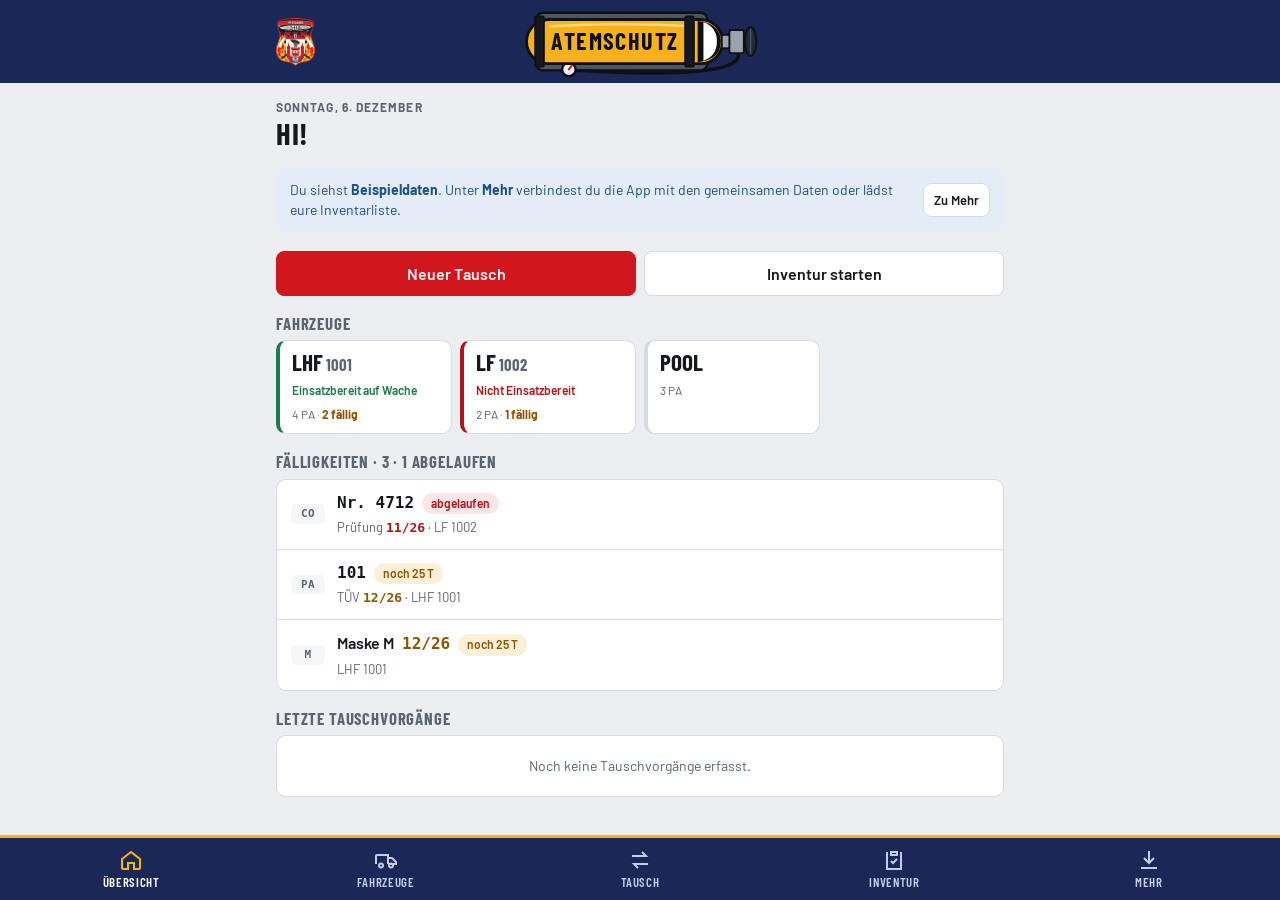
==== index.html @ 73e1b877 "PA-Flasche gelb, Haltebänder schwarz, Begrüßung „Hi [Name]“ Entfernt außerdem einen versehentlich ei" ====
<!doctype html>
<html lang="de">
<head>
<meta charset="utf-8">
<meta name="viewport" content="width=device-width, initial-scale=1, viewport-fit=cover">
<meta name="theme-color" content="#1b2756">
<meta name="apple-mobile-web-app-capable" content="yes">
<meta name="mobile-web-app-capable" content="yes">
<meta name="apple-mobile-web-app-title" content="Atemschutz">
<link rel="manifest" href="manifest.webmanifest">
<link rel="icon" href="logo.png" type="image/png">
<link rel="apple-touch-icon" href="apple-touch-icon.png">
<title>Atemschutz-Logbuch</title>
<style>
@font-face{font-family:"Barlow";font-weight:400;font-display:swap;src:url(fonts/barlow-latin-400-normal.woff2) format("woff2")}
@font-face{font-family:"Barlow";font-weight:500;font-display:swap;src:url(fonts/barlow-latin-500-normal.woff2) format("woff2")}
@font-face{font-family:"Barlow";font-weight:600;font-display:swap;src:url(fonts/barlow-latin-600-normal.woff2) format("woff2")}
@font-face{font-family:"Barlow";font-weight:700;font-display:swap;src:url(fonts/barlow-latin-700-normal.woff2) format("woff2")}
@font-face{font-family:"Barlow Condensed";font-weight:600;font-display:swap;src:url(fonts/barlow-condensed-latin-600-normal.woff2) format("woff2")}
@font-face{font-family:"Barlow Condensed";font-weight:700;font-display:swap;src:url(fonts/barlow-condensed-latin-700-normal.woff2) format("woff2")}
/* Layout: App-Shell im Stil der Kantine – dunkelblaue Kopfzeile mit Wappen und Warnstreifen, Inhalt, untere Navigation (Daumenzone) */
:root{
  --bg:#eceef1; --surface:#ffffff; --surface-2:#f5f6f8; --line:#d6dbe1;
  --fg:#15191e; --fg-2:#5b6570; --accent:#d2161e; --accent-fg:#ffffff; --accent-soft:#fbe7e8;
  --navy:#1b2756; --navy-2:#24336b; --navy-ink:#ffffff; --navy-muted:#c3cbe6; --flame:#f7b21b;
  --ok:#1d7a4b; --ok-soft:#e3f3ea; --warn:#8f5400; --warn-soft:#fdf0d9;
  --crit:#b0151b; --crit-soft:#fbe7e8; --info:#1f4f8a; --info-soft:#e4ecf7;
  --font:"Barlow",system-ui,-apple-system,"Segoe UI",Roboto,sans-serif;
  --display:"Barlow Condensed","Arial Narrow",Arial,sans-serif;
  --mono:ui-monospace,"SF Mono",Menlo,Consolas,monospace;
  --r:10px; color-scheme:light;
}
@media (prefers-color-scheme:dark){:root:not([data-theme="light"]){
  --bg:#111417; --surface:#1a1e23; --surface-2:#22272d; --line:#2e353d;
  --fg:#edf0f3; --fg-2:#9aa4af; --accent:#e6363d; --accent-fg:#ffffff; --accent-soft:#3a1c1e;
  --navy:#111836; --navy-2:#1a2449; --navy-ink:#ffffff; --navy-muted:#a9b3d6; --flame:#f7b21b;
  --ok:#4fc58a; --ok-soft:#173326; --warn:#f0b04a; --warn-soft:#3a2b12;
  --crit:#ff6b70; --crit-soft:#3a1c1e; --info:#8fb6ec; --info-soft:#1b2a3f; color-scheme:dark;
}}
:root[data-theme="dark"]{
  --bg:#111417; --surface:#1a1e23; --surface-2:#22272d; --line:#2e353d;
  --fg:#edf0f3; --fg-2:#9aa4af; --accent:#e6363d; --accent-fg:#ffffff; --accent-soft:#3a1c1e;
  --navy:#111836; --navy-2:#1a2449; --navy-ink:#ffffff; --navy-muted:#a9b3d6; --flame:#f7b21b;
  --ok:#4fc58a; --ok-soft:#173326; --warn:#f0b04a; --warn-soft:#3a2b12;
  --crit:#ff6b70; --crit-soft:#3a1c1e; --info:#8fb6ec; --info-soft:#1b2a3f; color-scheme:dark;
}
*{box-sizing:border-box}
html,body{margin:0;height:100%}
body{background:var(--bg);color:var(--fg);font:16px/1.45 var(--font);-webkit-text-size-adjust:100%}
[hidden]{display:none!important}
button,input,select,textarea{font:inherit;color:inherit}
.app{display:flex;flex-direction:column;min-height:100%}
body::before{content:"";position:fixed;inset:0 0 auto;height:env(safe-area-inset-top,0px);z-index:10;background:var(--navy)}
header.top{position:sticky;top:env(safe-area-inset-top,0px);z-index:5;background:var(--navy);color:var(--navy-ink)}
.hrow{display:grid;grid-template-columns:1fr auto 1fr;align-items:center;gap:10px;padding:6px max(16px,env(safe-area-inset-right,0px)) 6px max(16px,env(safe-area-inset-left,0px));max-width:760px;margin:0 auto}
.hrow .logo{height:48px;width:auto;display:block;justify-self:start}
.hpa{margin:0;line-height:0}
.pa{display:block;width:clamp(150px,46vw,250px);height:auto}
.sr{position:absolute;width:1px;height:1px;overflow:hidden;clip:rect(0 0 0 0);white-space:nowrap}
.hright{display:flex;flex-direction:column;align-items:flex-end;gap:5px;min-width:0;justify-self:end;max-width:100%}
.whob{background:var(--navy-2);color:var(--navy-ink);border:1px solid var(--navy-muted);border-radius:999px;padding:4px 11px;font-weight:600;font-size:.8rem;cursor:pointer;max-width:100%;overflow:hidden;text-overflow:ellipsis;white-space:nowrap}
.syncb{background:transparent;color:var(--navy-muted);border:0;padding:0;font-size:.75rem;font-weight:600;display:inline-flex;gap:6px;align-items:center;cursor:pointer;white-space:nowrap}
.syncb i{width:8px;height:8px;border-radius:50%;background:currentColor;display:inline-block}
.syncb.ok i{background:#4fc58a}.syncb.pend i{background:var(--flame)}.syncb.err i{background:#ff6b70}.syncb.err{color:#ffb4b6}
.syncb.run i{animation:pulse 1s infinite}@keyframes pulse{50%{opacity:.3}}
main{flex:1;padding:16px max(16px,env(safe-area-inset-right,0px)) calc(88px + env(safe-area-inset-bottom,0px)) max(16px,env(safe-area-inset-left,0px));max-width:760px;width:100%;margin:0 auto;display:flex;flex-direction:column;gap:18px}
nav.tabs{position:fixed;left:0;right:0;bottom:0;z-index:6;background:var(--navy);border-top:3px solid var(--flame);
  display:grid;grid-template-columns:repeat(5,1fr);padding:4px max(4px,env(safe-area-inset-right,0px)) calc(4px + env(safe-area-inset-bottom,0px)) max(4px,env(safe-area-inset-left,0px))}
nav.tabs button{background:none;border:0;padding:6px 2px;display:flex;flex-direction:column;align-items:center;gap:2px;font:600 .8rem var(--display);letter-spacing:.05em;text-transform:uppercase;color:var(--navy-muted);border-radius:8px;cursor:pointer}
nav.tabs button svg{width:24px;height:24px}
nav.tabs button.on{color:var(--navy-ink)}
nav.tabs button.on svg{color:var(--flame)}
h2{font:700 1.05rem/1.1 var(--display);text-transform:uppercase;letter-spacing:.05em;color:var(--fg-2);margin:0 0 8px}
h3{font:700 1.45rem/1.1 var(--display);text-transform:uppercase;letter-spacing:.02em;margin:0;text-wrap:balance}
section{display:flex;flex-direction:column}
.card{background:var(--surface);border:1px solid var(--line);border-radius:var(--r)}
.pad{padding:14px}
.stack{display:flex;flex-direction:column;gap:10px}
.row{display:flex;gap:8px;align-items:center;flex-wrap:wrap}
.grow{flex:1;min-width:0}
.hint{color:var(--fg-2);font-size:13px;margin:0}
.mono{font-family:var(--mono);font-variant-numeric:tabular-nums}
.list{background:var(--surface);border:1px solid var(--line);border-radius:var(--r);overflow:hidden}
.item{display:flex;gap:12px;align-items:center;padding:11px 14px;border-top:1px solid var(--line);width:100%;background:none;border-left:0;border-right:0;border-bottom:0;text-align:left;cursor:pointer}
.item:first-child{border-top:0}
div.item{cursor:default}
.item .main{flex:1;min-width:0}
.item .t1{font-weight:600;display:flex;gap:8px;align-items:baseline;flex-wrap:wrap}
.item .t2{font-size:13px;color:var(--fg-2);white-space:nowrap;overflow:hidden;text-overflow:ellipsis}
.typ{font-size:11px;font-weight:700;letter-spacing:.04em;padding:2px 6px;border-radius:5px;background:var(--surface-2);color:var(--fg-2);font-family:var(--mono);min-width:34px;text-align:center}
.pill{font-size:12px;font-weight:600;padding:2px 9px;border-radius:999px;white-space:nowrap}
.ok-p{background:var(--ok-soft);color:var(--ok)} .warn-p{background:var(--warn-soft);color:var(--warn)}
.info-p{background:var(--info-soft);color:var(--info)} .crit-p{background:var(--crit-soft);color:var(--crit)}
.muted-p{background:var(--surface-2);color:var(--fg-2)}
.d-warn{color:var(--warn);font-weight:700} .d-crit{color:var(--crit);font-weight:700}
.btn{border:1px solid var(--line);background:var(--surface);border-radius:8px;padding:10px 14px;font-weight:600;cursor:pointer;display:inline-flex;gap:6px;align-items:center;justify-content:center;min-height:44px;text-decoration:none;color:var(--fg)}
.btn.primary{background:var(--accent);border-color:var(--accent);color:var(--accent-fg)}
.btn.danger{color:var(--crit);border-color:var(--crit-soft)}
.btn.sm{min-height:34px;padding:6px 10px;font-size:13px}
.btn.block{width:100%}
.btn.link{border:0;background:none;padding:6px 0;min-height:0;color:var(--accent)}
.btn:focus-visible,.chip:focus-visible,.item:focus-visible,.sb:focus-visible,input:focus-visible,select:focus-visible,textarea:focus-visible,nav.tabs button:focus-visible,.fz:focus-visible{outline:2px solid var(--accent);outline-offset:2px}
.actions{display:grid;grid-template-columns:1fr 1fr;gap:8px}
label.f{display:flex;flex-direction:column;gap:4px;font-size:13px;color:var(--fg-2);font-weight:600;min-width:0}
input,select,textarea{background:var(--surface);border:1px solid var(--line);border-radius:10px;padding:10px 12px;min-height:44px;width:100%;color:var(--fg);font-weight:400}
textarea{min-height:70px;resize:vertical}
.grid2{display:grid;grid-template-columns:1fr 1fr;gap:10px}
.grid3{display:grid;grid-template-columns:1.3fr 1fr .8fr;gap:8px;align-items:end}
@media (max-width:420px){.grid2{grid-template-columns:1fr}}
.chips{display:flex;flex-wrap:wrap;gap:6px}
.chip{border:1px solid var(--line);background:var(--surface);border-radius:8px;padding:7px 10px;font-family:var(--mono);font-size:14px;cursor:pointer;display:inline-flex;gap:6px;align-items:center;min-height:38px}
.chip .t{font-size:10px;font-weight:700;color:var(--fg-2);font-family:var(--font)}
.chip.on{background:var(--accent);border-color:var(--accent);color:var(--accent-fg)}
.chip.on .t{color:var(--accent-fg);opacity:.85}
.chip.miss{border-style:dashed;color:var(--crit)}
span.chip{cursor:default}
.group-l{font-size:12px;color:var(--fg-2);font-weight:650;margin:6px 0 4px;text-transform:uppercase;letter-spacing:.05em}
.banner{border-radius:var(--r);padding:12px 14px;font-size:14px;display:flex;gap:10px;align-items:center;flex-wrap:wrap}
.banner.warn{background:var(--warn-soft);color:var(--warn)}
.banner.info{background:var(--info-soft);color:var(--info)}
.banner .grow{min-width:180px}
.fzgrid{display:grid;grid-template-columns:repeat(auto-fill,minmax(150px,1fr));gap:8px}
.fz{background:var(--surface);border:1px solid var(--line);border-radius:var(--r);padding:10px 12px;text-align:left;cursor:pointer;display:flex;flex-direction:column;gap:6px;border-left-width:4px}
.fz.ok{border-left-color:var(--ok)} .fz.crit{border-left-color:var(--crit)} .fz.warn{border-left-color:var(--warn)} .fz.info{border-left-color:var(--info)} .fz.muted{border-left-color:var(--line)}
.fz b{font:700 1.45rem/1 var(--display);text-transform:uppercase} .fz .bnr{font:700 1.05rem var(--display);color:var(--fg-2)}
.fz .ruf{font-size:12px;color:var(--fg-2);margin-top:-4px}
.hello .eyebrow{font-size:.75rem;font-weight:700;letter-spacing:.09em;text-transform:uppercase;color:var(--fg-2)}
.hello h3{font-size:1.9rem}
.biglogo{height:110px;width:auto;display:block;margin:0 auto}
.fz .s{font-size:12px;font-weight:600}
.fz .s.ok{color:var(--ok)} .fz .s.crit{color:var(--crit)} .fz .s.warn{color:var(--warn)} .fz .s.info{color:var(--info)} .fz .s.muted{color:var(--fg-2)}
.fz .n{font-size:12px;color:var(--fg-2)}
.step{display:flex;align-items:center;gap:8px;padding:6px 0;border-top:1px solid var(--line)}
.step:first-child{border-top:0}
.step .grow{font-size:14px}
.sb{width:38px;height:38px;border-radius:10px;border:1px solid var(--line);background:var(--surface);font-size:20px;font-weight:600;cursor:pointer;line-height:1}
.sb:disabled{opacity:.35;cursor:default}
.sv{min-width:26px;text-align:center;font-size:16px}
.sv.on{color:var(--accent)}
.mline{display:flex;flex-wrap:wrap;gap:6px}
.mtag{font-family:var(--mono);font-size:13px;padding:3px 8px;border-radius:6px;background:var(--surface-2)}
.mtag.d-warn{background:var(--warn-soft)} .mtag.d-crit{background:var(--crit-soft)}
.kv{display:grid;grid-template-columns:110px 1fr;gap:8px 12px;align-items:start;padding:10px 14px;border-top:1px solid var(--line)}
.kv:first-child{border-top:0}
.kv>span:first-child{font-size:13px;color:var(--fg-2);font-weight:600;padding-top:3px}
.sig{border:1px dashed var(--line);border-radius:10px;background:var(--surface);touch-action:none;width:100%;height:140px;display:block}
.overlay{position:fixed;inset:0;background:rgba(0,0,0,.45);z-index:20;display:flex;align-items:flex-end;justify-content:center}
.sheet{background:var(--bg);width:100%;max-width:640px;max-height:92vh;overflow:auto;border-radius:16px 16px 0 0;
  padding:16px max(16px,env(safe-area-inset-right,0px)) calc(20px + env(safe-area-inset-bottom,0px)) max(16px,env(safe-area-inset-left,0px));display:flex;flex-direction:column;gap:14px}
.sheet-h{display:flex;align-items:center;gap:10px}
.sheet-h h3{flex:1}
.x{background:var(--surface-2);border:0;border-radius:999px;width:36px;height:36px;font-size:20px;cursor:pointer;color:var(--fg)}
.hist{font-size:13px;display:flex;flex-direction:column;gap:6px;margin:0;padding:0;list-style:none}
.hist li{display:flex;gap:10px}
.hist .d{color:var(--fg-2);font-family:var(--mono);white-space:nowrap;font-size:12px}
.toast{position:fixed;left:50%;transform:translateX(-50%);bottom:calc(84px + env(safe-area-inset-bottom,0px));background:var(--fg);color:var(--bg);padding:10px 16px;border-radius:10px;z-index:30;font-weight:600;font-size:14px;max-width:90vw}
.empty{padding:20px;text-align:center;color:var(--fg-2);font-size:14px}
.sum{display:flex;gap:6px;flex-wrap:wrap;font-size:13px}
.err{color:var(--crit);font-size:13px;margin:0}
main a{color:var(--accent)}
#print{display:none}
@media print{
  .app,.overlay,.toast,nav.tabs{display:none!important}
  #print{display:block;color:#000;background:#fff;font:10pt/1.35 Arial,Helvetica,sans-serif}
  body{background:#fff}
  @page{size:A4 landscape;margin:12mm}
}
#print h1{font-size:15pt;margin:0 0 2mm}
#print .ph{display:flex;justify-content:space-between;align-items:flex-end;border-bottom:2px solid #1b2756;padding-bottom:2mm;margin-bottom:4mm}
#print .ph::after{content:none}
#print table{width:100%;border-collapse:collapse;margin:2mm 0 4mm;font-size:9.5pt}
#print th,#print td{border:1px solid #555;padding:1.2mm 1.6mm;text-align:center;vertical-align:middle}
#print th{background:#e7e6e6}
#print td.b{font-weight:bold}
#print td.w{background:#ffeb9c} #print td.c{background:#ffc7ce;color:#9c0006;font-weight:bold}
#print table.kvt td{text-align:left}
#print table.kvt td:first-child{width:35%;font-weight:bold;background:#f2f2f2}
#print table.lt td,#print table.lt th{text-align:left}
#print h2{font-size:11.5pt;text-transform:none;letter-spacing:0;color:#000;margin:3mm 0 1mm}
#print .sigbox{display:flex;gap:10mm;margin-top:8mm}
#print .sigbox div{flex:1 1 0;border-top:1px solid #000;padding-top:1mm;font-size:9pt}
#print .sigbox img{max-height:22mm;display:block}
#print .foot{margin-top:6mm;font-size:8pt;color:#555}
@media (prefers-reduced-motion:no-preference){.sheet{animation:up .18s ease-out}@keyframes up{from{transform:translateY(30px);opacity:.6}}}
</style>
</head>
<body>
<div class="app">
  <header class="top">
    <div class="hrow">
      <img class="logo" src="logo.png" alt="Wappen FF Staaken">
      <h1 class="hpa"><span class="sr">Atemschutz – FF Berlin-Staaken</span><svg class="pa" viewBox="0 0 260 74" role="img" aria-label="Atemschutz" xmlns="http://www.w3.org/2000/svg">
        <rect x="22" y="7" width="178" height="60" rx="7" fill="#4b5563" stroke="#0e1014" stroke-width="2.5"/>
        <path d="M232 49 C238 72 150 72 62 67" fill="none" stroke="#0e1014" stroke-width="3.5" stroke-linecap="round"/>
        <circle cx="56" cy="66" r="7" fill="#f3f4f6" stroke="#0e1014" stroke-width="2.5"/><path d="M56 66 L59 62" stroke="#d2161e" stroke-width="2" stroke-linecap="round"/>
        <rect x="12" y="14" width="204" height="46" rx="23" fill="#f7b21b" stroke="#0e1014" stroke-width="3"/>
        <path d="M190 15.5 Q214 18 214 37 Q214 56 190 58.5" fill="#0e1014"/><path d="M196 17 Q210 22 210 37 Q210 52 196 57 Z" fill="#ffffff"/>
        <path d="M36 21 Q110 17 184 21" fill="none" stroke="#fcd977" stroke-width="2.5"/>
        <rect x="21" y="11" width="9" height="52" rx="2" fill="#16181d" stroke="#0e1014" stroke-width="2"/>
        <rect x="177" y="11" width="9" height="52" rx="2" fill="#16181d" stroke="#0e1014" stroke-width="2"/>
        <rect x="215" y="30" width="9" height="14" fill="#9ca3af" stroke="#0e1014" stroke-width="2"/>
        <rect x="223" y="25" width="15" height="24" rx="2" fill="#9ca3af" stroke="#0e1014" stroke-width="2"/>
        <ellipse cx="245" cy="37" rx="6" ry="15" fill="#1f2937" stroke="#0e1014" stroke-width="2"/><path d="M245 24 V50" stroke="#4b5563" stroke-width="1.5"/>
        <text x="104" y="46" text-anchor="middle" font-family="'Barlow Condensed','Arial Narrow',Arial,sans-serif" font-weight="700" font-size="25" letter-spacing="1.5" fill="#0e1014">ATEMSCHUTZ</text>
      </svg></h1>
      <div class="hright"><button class="whob" id="whob" data-nav="mehr" hidden></button><button class="syncb" id="syncb" data-act="syncJetzt" hidden><i></i><span></span></button></div>
    </div>
  </header>
  <main id="main"></main>
  <nav class="tabs" id="tabs">
    <button data-nav="start"><svg viewBox="0 0 24 24" fill="none" stroke="currentColor" stroke-width="2"><path d="M3 11l9-7 9 7v9a1 1 0 0 1-1 1h-5v-6H9v6H4a1 1 0 0 1-1-1z"/></svg>Übersicht</button>
    <button data-nav="fahrzeuge"><svg viewBox="0 0 24 24" fill="none" stroke="currentColor" stroke-width="2"><path d="M2 16V8a1 1 0 0 1 1-1h11v9M14 10h4l4 4v2h-8"/><circle cx="7" cy="17.5" r="2"/><circle cx="17" cy="17.5" r="2"/></svg>Fahrzeuge</button>
    <button data-nav="tausch"><svg viewBox="0 0 24 24" fill="none" stroke="currentColor" stroke-width="2"><path d="M4 8h14l-4-4M20 16H6l4 4"/></svg>Tausch</button>
    <button data-nav="inventur"><svg viewBox="0 0 24 24" fill="none" stroke="currentColor" stroke-width="2"><path d="M9 4h6v3H9zM6 5h-1v16h14V5h-1"/><path d="M9 13l2 2 4-4"/></svg>Inventur</button>
    <button data-nav="mehr"><svg viewBox="0 0 24 24" fill="none" stroke="currentColor" stroke-width="2"><path d="M12 3v12M7 10l5 5 5-5M4 20h16"/></svg>Mehr</button>
  </nav>
</div>
<div id="print"></div>
<svg width="0" height="0" style="position:absolute" aria-hidden="true">
  <symbol id="ico-mask" viewBox="0 0 64 64"><g fill="none" stroke="currentColor" stroke-width="4" stroke-linejoin="round"><path d="M32 6c-12 0-20 8-20 20 0 14 8 26 20 32 12-6 20-18 20-32 0-12-8-20-20-20z"/><ellipse cx="32" cy="25" rx="12" ry="9"/><circle cx="32" cy="46" r="6"/></g></symbol>
</svg>
<script>
'use strict';
/* ================= Grundlagen ================= */
const KEY='atemschutz-logbuch-v1', DRAFT='atemschutz-logbuch-draft3';
const $=(s,r=document)=>r.querySelector(s);
const $$=(s,r=document)=>[...r.querySelectorAll(s)];
const esc=s=>String(s??'').replace(/[&<>"']/g,c=>({'&':'&amp;','<':'&lt;','>':'&gt;','"':'&quot;',"'":'&#39;'}[c]));
const uid=()=>(crypto.randomUUID?crypto.randomUUID():Date.now().toString(36)+Math.random().toString(36).slice(2));
const z=n=>String(n).padStart(2,'0');
const isoDate=(d=new Date())=>`${d.getFullYear()}-${z(d.getMonth()+1)}-${z(d.getDate())}`;
const isoDT=(d=new Date())=>`${isoDate(d)}T${z(d.getHours())}:${z(d.getMinutes())}`;
const fmtD=s=>{if(!s)return'–';const[y,m,d]=s.slice(0,10).split('-');return`${d}.${m}.${y}`};
const fmtDT=s=>!s?'–':fmtD(s)+(s.length>10?' '+s.slice(11,16):'');
const daysUntil=s=>Math.round((new Date(s+'T00:00:00')-new Date(isoDate()+'T00:00:00'))/864e5);
// Fälligkeiten im Format der Liste: MM/JJ, gültig bis Monatsende
const fmtM=f=>f?`${f.slice(5,7)}/${f.slice(2,4)}`:'o. D.';
function parseM(s){s=String(s||'').trim();if(!s)return'';const m=s.match(/^(\d{1,2})\s*[\/.\-]?\s*(\d{2}|\d{4})$/);if(!m)return null;
  const mo=+m[1];if(mo<1||mo>12)return null;const y=m[2].length===2?'20'+m[2]:m[2];return`${y}-${z(mo)}`}
function monthEnd(f){const[y,m]=f.split('-').map(Number);return isoDate(new Date(y,m,0))}
function relZeit(dt){const m=Math.round((Date.now()-new Date(dt))/6e4);if(m<1)return'gerade eben';if(m<60)return`vor ${m} Min.`;const h=Math.round(m/60);if(h<24)return`vor ${h} Std.`;const d=Math.round(h/24);return d===1?'gestern':d<14?`vor ${d} Tagen`:fmtD(dt)}
const tageBis=f=>f?daysUntil(monthEnd(f)):null;
function dueCls(f){if(!f)return'';const n=tageBis(f);return n<0?'d-crit':n<=S.vorlauf?'d-warn':''}
function duePill(f,prefix=''){if(!f)return'';const n=tageBis(f);if(n<0)return`<span class="pill crit-p">${prefix}abgelaufen</span>`;if(n<=S.vorlauf)return`<span class="pill warn-p">${prefix}noch ${n} T</span>`;return''}

const GK=['PA','CO','MGM','SON'], MK=['FH','MM','MS','FI'];
const KAT={PA:'Pressluftatmer',CO:'CO-Warner',MGM:'Mehrgasmessgeräte',SON:'Sonstiges',FH:'Fluchthauben',MM:'Masken M',MS:'Masken S',FI:'Filter'};
const KAT1={PA:'PA',CO:'CO-Warner',MGM:'Mehrgasmessgerät',SON:'Sonstiges',FH:'Fluchthaube',MM:'Maske M',MS:'Maske S',FI:'Filter'};
const KURZ={PA:'PA',CO:'CO',MGM:'MGM',SON:'SON',FH:'FH',MM:'M',MS:'S',FI:'FI'};
const STATUS={bereit:{l:'Einsatzbereit',c:'ok'},benutzt:{l:'Benutzt',c:'warn'},pruefung:{l:'In Prüfung',c:'info'},defekt:{l:'Defekt',c:'crit'},ausgesondert:{l:'Ausgesondert',c:'muted'},abgegeben:{l:'An Werkstatt abgegeben',c:'muted'}};
const FZST={'Einsatzbereit auf Wache':'ok','Nicht Einsatzbereit':'crit','Im Einsatz':'info','In der Werkstatt':'warn'};
const ANLASS=['Einsatz','Übung','Prüffrist','Routinetausch','Sonstiges'];
const POOL='pool', WS='werkstatt';
const BRAND={wehr:'Freiwillige Feuerwehr Berlin-Staaken',einheit:'FF Berlin-Staaken · Wache 3110',logo:'logo.png'};

/* ================= Datenmodell & Speicher ================= */
function baseOrte(){return[{id:POOL,name:'Pool',bnr:'',art:'lager',status:'',pos:1e12,u:0},{id:WS,name:'Atemschutzwerkstatt',bnr:'',art:'lager',status:'',pos:1e12+1,u:0}]}
function emptyState(){return{version:3,sharedU:0,feuerwehr:'',vorlauf:30,orte:baseOrte(),geraete:[],buchungen:[],vorgaenge:[],inventuren:[],users:[],geloescht:{},
  settings:{bearbeiter:'',lastBackup:null,beispiel:false},pending:false,lastSync:null}}
function ensureOrte(s){for(const o of baseOrte())if(!s.orte.some(x=>x.id===o.id))s.orte.push(o)}
// Übernahme älterer Datenstände (Version 1/2 der App)
function migrate(d){
  if(!d||d.version===3)return d;
  const ws=d.settings?.werkstatt||d.werkstatt||'Atemschutzwerkstatt';
  const slug=s=>'ort-'+String(s).toLowerCase().replace(/[^a-z0-9äöüß]+/g,'-');
  const oid=n=>n===ws?WS:slug(n);
  const orte=(d.standorte||[]).filter(n=>n!==ws).map((n,i)=>({id:slug(n),name:n,bnr:'',art:/lager|pool/i.test(n)?'lager':'fahrzeug',status:'Einsatzbereit auf Wache',pos:i+1,u:0}));
  const geraete=[],buchungen=[];
  for(const g of d.geraete||[]){
    if(g.typ==='PA')geraete.push({id:g.id,kat:'PA',bez:'',nr:g.nr,faellig:(g.pruefung||'').slice(0,7),ort:oid(g.standort),status:g.status,notiz:g.notiz||'',u:g.u||0,historie:g.historie||[]});
    else if(g.typ==='Maske'&&g.status!=='ausgesondert')buchungen.push({id:'mig-'+g.id,u:0,d:isoDT(),von:'',ort:oid(g.standort),kat:g.groesse==='S'?'MS':'MM',faellig:(g.pruefung||'').slice(0,7),n:1,grund:'Übernahme',ref:''})}
  const conv=l=>(l||[]).map(x=>({kat:x.typ==='PA'?'PA':x.typ==='Maske'?'MM':'SON',text:x.nr,n:1}));
  return{version:3,sharedU:d.sharedU||0,feuerwehr:d.feuerwehr??d.settings?.feuerwehr??'',vorlauf:d.vorlauf??d.settings?.vorlauf??30,orte,geraete,buchungen,
    vorgaenge:(d.vorgaenge||[]).map(v=>({id:v.id,u:v.u||0,von:v.von||'',datum:v.datum,anlass:v.anlass,einsatz:v.einsatz,ort:oid(v.standort),ortName:v.standort,quelle:WS,quelleName:ws,raus:conv(v.zurueck),rein:conv(v.ausgabe),bearbeiter:v.bearbeiter,uebernommen:v.uebernommen,bemerkung:v.bemerkung,sig:v.sig||''})),
    inventuren:(d.inventuren||[]).map(i=>({id:i.id,u:i.u||0,von:i.von||'',datum:i.datum,ort:oid(i.standort),ortName:i.standort,ok:conv(i.vorhanden),fehlt:conv(i.fehlend),extra:conv(i.zusaetzlich),mengen:[],status:'',bearbeiter:i.bearbeiter,bemerkung:i.bemerkung,sig:i.sig||''})),
    geloescht:d.geloescht||{}};
}
function fromAny(d,keepSettings){const m=migrate(d);const s=Object.assign(emptyState(),m);
  s.settings=Object.assign(emptyState().settings,keepSettings||{},d.settings&&d.version===3?d.settings:{});
  if(d.version!==3&&d.settings){s.settings.bearbeiter=d.settings.bearbeiter||s.settings.bearbeiter}
  for(const k of['pending','lastSync'])if(d[k]!==undefined)s[k]=d[k];
  ensureOrte(s);return s}
function sampleState(){
  const s=emptyState();s.settings.beispiel=true;s.feuerwehr='Beispiel-Wache';
  s.orte.push({id:'bsp-lhf',name:'LHF',bnr:'1001',art:'fahrzeug',status:'Einsatzbereit auf Wache',pos:1,u:0},{id:'bsp-lf',name:'LF',bnr:'1002',art:'fahrzeug',status:'Nicht Einsatzbereit',pos:2,u:0});
  const mon=k=>{const d=new Date();d.setDate(1);d.setMonth(d.getMonth()+k);return`${d.getFullYear()}-${z(d.getMonth()+1)}`};
  const g=(kat,nr,ort,f,bez='')=>s.geraete.push({id:uid(),kat,bez,nr,faellig:f,ort,status:'bereit',notiz:'',u:0,historie:[{d:isoDT(),t:'Angelegt (Beispiel)',n:''}]});
  const b=(ort,kat,f,n)=>s.buchungen.push({id:uid(),u:0,d:isoDT(),von:'',ort,kat,faellig:f,n,grund:'Beispiel',ref:''});
  ['101','102','103','104'].forEach((n,i)=>g('PA',n,'bsp-lhf',mon(i?5+i:0)));['201','202'].forEach((n,i)=>g('PA',n,'bsp-lf',mon(3+i)));['301','302','303'].forEach(n=>g('PA',n,POOL,mon(8)));
  g('MGM','11','bsp-lhf',mon(2),'TITAN');g('CO','4711','bsp-lhf',mon(1),'');g('CO','4712','bsp-lf',mon(-1),'');
  b('bsp-lhf','FH',mon(2),2);b('bsp-lhf','FH',mon(14),2);b('bsp-lhf','MM',mon(0),1);b('bsp-lhf','MM',mon(4),1);b('bsp-lhf','MS',mon(6),1);b('bsp-lhf','FI',mon(30),7);
  b('bsp-lf','FH',mon(20),2);b('bsp-lf','FI',mon(30),4);
  b(POOL,'FH',mon(24),3);b(POOL,'MM',mon(3),4);b(POOL,'MM',mon(5),3);b(POOL,'MS',mon(4),2);b(POOL,'FI',mon(40),15);b(WS,'MM',mon(1),2);
  return s;
}
let S;
function load(){try{const raw=localStorage.getItem(KEY);const d=raw?JSON.parse(raw):null;
  S=!d?sampleState():(d.version!==3&&d.settings?.beispiel)?sampleState():fromAny(d)}catch(e){S=sampleState()}}
function saveLocal(){try{localStorage.setItem(KEY,JSON.stringify(S))}catch(e){toast('Speichern fehlgeschlagen – Speicher voll oder blockiert.')}}
function save(){S.pending=true;saveLocal();syncSoon()}
load();
try{navigator.storage&&navigator.storage.persist&&navigator.storage.persist()}catch(e){}

/* ================= Hilfen ================= */
const byId=id=>S.geraete.find(g=>g.id===id);
const ortById=id=>S.orte.find(o=>o.id===id);
const ortName=id=>{const o=ortById(id);return o?o.name+(o.bnr?' '+o.bnr:''):'(gelöscht)'};
const orteSorted=()=>[...S.orte].sort((a,b)=>(a.pos||0)-(b.pos||0)||a.name.localeCompare(b.name));
const fahrzeuge=()=>orteSorted().filter(o=>o.art==='fahrzeug');
const wache=()=>orteSorted().filter(o=>o.id!==WS);
const aktiv=()=>S.geraete.filter(g=>g.status!=='ausgesondert'&&g.status!=='abgegeben');
const sortG=(a,b)=>GK.indexOf(a.kat)-GK.indexOf(b.kat)||String(a.nr).localeCompare(String(b.nr),'de',{numeric:true});
const geraeteAn=ort=>aktiv().filter(g=>g.ort===ort).sort(sortG);
function bestand(ort){const m={};for(const b of S.buchungen)if(b.ort===ort){const k=b.kat+'|'+(b.faellig||'');m[k]=(m[k]||0)+b.n}
  return Object.entries(m).filter(([,n])=>n>0).map(([k,n])=>{const[kat,f]=k.split('|');return{kat,faellig:f,n,k}})
    .sort((a,b)=>MK.indexOf(a.kat)-MK.indexOf(b.kat)||(a.faellig||'9999').localeCompare(b.faellig||'9999'))}
function buch(ort,kat,faellig,n,grund,ref){if(!n)return;S.buchungen.push({id:uid(),u:Date.now(),d:isoDT(),von:me(),ort,kat,faellig:faellig||'',n,grund,ref:ref||''})}
function hist(g,t){(g.historie=g.historie||[]).unshift({d:isoDT(),t,n:me()});if(g.historie.length>80)g.historie.length=80;g.u=Date.now()}
const tomb=id=>{S.geloescht[id]=Date.now()};
const shared=()=>{S.sharedU=Date.now()};
const devText=g=>g.kat==='PA'?String(g.nr):[g.bez,g.nr?'Nr. '+g.nr:''].filter(Boolean).join(' ')||KAT1[g.kat];
const devLabel=g=>g.kat==='PA'?'PA '+g.nr:(g.bez||KAT1[g.kat])+(g.nr?' Nr. '+g.nr:'');
function toast(msg){const t=document.createElement('div');t.className='toast';t.textContent=msg;document.body.appendChild(t);setTimeout(()=>t.remove(),2600)}
function opts(list,sel){return list.map(o=>{const[v,l]=Array.isArray(o)?o:[o,o];return`<option value="${esc(v)}"${v===sel?' selected':''}>${esc(l)}</option>`}).join('')}
const ortOpts=(sel,filter=()=>true)=>opts(orteSorted().filter(filter).map(o=>[o.id,ortName(o.id)]),sel);
const statusPill=s=>s==='bereit'?'':`<span class="pill ${STATUS[s].c}-p">${STATUS[s].l}</span>`;
const fzPill=o=>o.art==='fahrzeug'&&o.status?`<span class="pill ${FZST[o.status]||'muted'}-p">${esc(o.status)}</span>`:'';
const mmjj=(id,v,ph='MM/JJ')=>`<input id="${id}" class="mmjj mono" inputmode="numeric" placeholder="${ph}" value="${v?fmtM(v):''}" autocomplete="off" maxlength="7">`;
function devRow(g,extra=''){return`<button class="item" data-act="geraet" data-id="${g.id}">
  <span class="typ">${KURZ[g.kat]}</span>
  <span class="main"><span class="t1"><span class="mono">${esc(devText(g))}</span>${statusPill(g.status)}${duePill(g.faellig)}</span>
  <span class="t2">${g.kat==='PA'?'TÜV':'Prüfung'} <span class="mono ${dueCls(g.faellig)}">${fmtM(g.faellig)}</span> · ${esc(ortName(g.ort))}</span></span>${extra}</button>`}
const mtags=list=>`<div class="mline">${list.map(p=>`<span class="mtag ${dueCls(p.faellig)}">${fmtM(p.faellig)}${p.n>1?` ×${p.n}`:''}</span>`).join('')}</div>`;

/* ================= Navigation ================= */
let view='start', ui={ort:null};
function go(v,o){view=v;if(o)Object.assign(ui,o);render();window.scrollTo(0,0)}
function render(){
  if(needLogin()){view='login';closeSheet()}else if(view==='login')view='start';
  $('#tabs').hidden=view==='login';
  const tab={tauschNeu:'tausch',inventurNeu:'inventur',ort:'fahrzeuge'}[view]||view;
  $$('#tabs button').forEach(b=>b.classList.toggle('on',b.dataset.nav===tab));
  const w=$('#whob'),cu=curUser();w.hidden=!cu||view==='login';if(cu){w.textContent=cu.name.split(' ')[0];w.title=cu.name}showSync();
  if(view==='ort'&&!ortById(ui.ort))view='fahrzeuge';
  $('#main').innerHTML=VIEWS[view]();
  if(view==='tauschNeu')initTausch();
  if(view==='inventurNeu')initInventur();
}
const VIEWS={};

/* ---------- Übersicht ---------- */
function faelligListe(){const r=[];
  for(const g of aktiv())if(g.ort!==WS&&g.faellig&&tageBis(g.faellig)<=S.vorlauf)r.push({f:g.faellig,html:devRow(g)});
  for(const o of wache())for(const p of bestand(o.id))if(p.faellig&&tageBis(p.faellig)<=S.vorlauf)
    r.push({f:p.faellig,html:`<button class="item" data-act="ort" data-id="${o.id}"><span class="typ">${KURZ[p.kat]}</span><span class="main"><span class="t1">${KAT1[p.kat]} <span class="mono ${dueCls(p.faellig)}">${fmtM(p.faellig)}</span>${p.n>1?` <span class="hint">×${p.n}</span>`:''}${duePill(p.faellig)}</span><span class="t2">${esc(ortName(o.id))}</span></span></button>`});
  return r.sort((a,b)=>a.f.localeCompare(b.f))}
VIEWS.start=()=>{
  const fz=wache(), fl=faelligListe(), abg=fl.filter(x=>tageBis(x.f)<0).length;
  const defekt=aktiv().filter(g=>['benutzt','pruefung','defekt'].includes(g.status)).sort(sortG);
  const lb=S.settings.lastBackup, lbDays=lb?-daysUntil(lb.slice(0,10)):null;
  const vn=(me()||'').split(' ')[0],lv=S.vorgaenge[0];
  return`
  <div class="hello"><div class="eyebrow">${new Date().toLocaleDateString('de-DE',{weekday:'long',day:'numeric',month:'long'})}</div><h3>Hi${vn?' '+esc(vn):''}!</h3>
    ${lv?`<p class="hint" style="margin-top:4px">Letzter Tausch: <b>${esc(lv.ortName)}</b> · ${relZeit(lv.datum)}${lv.von?' · '+esc(lv.von):''}</p>`:''}</div>
  ${S.settings.beispiel?`<div class="banner info"><span class="grow">Du siehst <b>Beispieldaten</b>. Unter <b>Mehr</b> verbindest du die App mit den gemeinsamen Daten oder lädst eure Inventarliste.</span><button class="btn sm" data-nav="mehr">Zu Mehr</button></div>`:''}
  ${!verbunden()&&!S.settings.beispiel&&S.geraete.length&&(lbDays===null||lbDays>14)?`<div class="banner warn"><span class="grow">${lb?`Letzte Datensicherung vor ${lbDays} Tagen.`:'Noch keine Datensicherung erstellt.'} Die Daten liegen nur auf diesem Gerät.</span><button class="btn sm" data-act="backup">Jetzt sichern</button></div>`:''}
  ${verbunden()&&syncInfo.s==='err'?`<div class="banner warn"><span class="grow">Synchronisierung fehlgeschlagen: ${esc(syncInfo.t)} Deine Änderungen sind auf dem Handy gespeichert.</span><button class="btn sm" data-act="syncJetzt">Erneut versuchen</button></div>`:''}
  <div class="actions"><button class="btn primary" data-nav="tauschNeu">Neuer Tausch</button><button class="btn" data-nav="inventurNeu">Inventur starten</button></div>
  <section><h2>Fahrzeuge</h2>${fz.length?`<div class="fzgrid">${fz.map(fzCard).join('')}</div>`:`<div class="list empty">Noch keine Fahrzeuge. <button class="btn link" data-act="ortNeu">Fahrzeug anlegen</button></div>`}</section>
  <section><h2>Fälligkeiten · ${fl.length}${abg?` · ${abg} abgelaufen`:''}</h2>
    ${fl.length?`<div class="list">${fl.map(x=>x.html).join('')}</div>`:`<div class="list empty">In den nächsten ${S.vorlauf} Tagen läuft nichts ab.</div>`}</section>
  ${defekt.length?`<section><h2>Defekt / in Prüfung</h2><div class="list">${defekt.map(g=>devRow(g)).join('')}</div></section>`:''}
  <section><h2>Letzte Tauschvorgänge</h2>${vorgangListe(S.vorgaenge.slice(0,4))}</section>`;
};
function warnCount(ort){return geraeteAn(ort).filter(g=>g.faellig&&tageBis(g.faellig)<=S.vorlauf).length+bestand(ort).filter(p=>p.faellig&&tageBis(p.faellig)<=S.vorlauf).length}
function fzCard(o){const w=warnCount(o.id),pa=geraeteAn(o.id).filter(g=>g.kat==='PA').length;
  return`<button class="fz ${o.art==='fahrzeug'?FZST[o.status]||'muted':'muted'}" data-act="ort" data-id="${o.id}"><span><b>${esc(o.name)}</b> <span class="bnr">${esc(o.bnr)}</span></span>${o.rufname?`<span class="ruf">${esc(o.rufname)}</span>`:''}
  ${o.art==='fahrzeug'?`<span class="s ${FZST[o.status]||'muted'}">${esc(o.status||'Status offen')}</span>`:''}
  <span class="n">${pa} PA${w?` · <span class="d-warn">${w} fällig</span>`:''}</span></button>`}

/* ---------- Fahrzeuge & Lager ---------- */
VIEWS.fahrzeuge=()=>`<div class="row"><h3 class="grow">Fahrzeuge & Pool</h3><button class="btn sm" data-act="ortNeu">+ Fahrzeug</button></div>
  <div class="fzgrid">${wache().map(fzCard).join('')}</div>
  <p class="hint">Tippe auf ein Fahrzeug, um Bestand, Prüftermine und Status zu sehen und zu ändern.</p>`;
VIEWS.ort=()=>{const o=ortById(ui.ort),gs=geraeteAn(o.id),best=bestand(o.id);
  const pa=gs.filter(g=>g.kat==='PA'),sonst=gs.filter(g=>g.kat!=='PA');
  return`<div class="row"><button class="btn sm" data-nav="fahrzeuge">‹ Zurück</button><span class="grow"></span><button class="btn sm" data-act="ortEdit" data-id="${o.id}">Bearbeiten</button></div>
  <div><h3>${esc(o.name)} <span style="color:var(--fg-2)">${esc(o.bnr)}</span></h3>${o.rufname?`<p class="hint" style="margin-top:2px">Funkrufname: ${esc(o.rufname)}</p>`:''}</div>
  ${o.art==='fahrzeug'?`<label class="f">Fahrzeugstatus<select id="o-status" data-id="${o.id}">${opts([['','– offen –'],...Object.keys(FZST)],o.status)}</select></label>`:''}
  <section><h2>Pressluftatmer · ${pa.length}</h2>${pa.length?`<div class="list">${pa.map(g=>devRow(g)).join('')}</div>`:`<div class="list empty">Keine Pressluftatmer.</div>`}</section>
  <section><h2>Fluchthauben, Masken, Filter</h2><div class="list">
    ${MK.map(k=>{const l=best.filter(p=>p.kat===k),n=l.reduce((a,p)=>a+p.n,0);return`<button class="kv item" style="display:grid" data-act="buchen" data-ort="${o.id}" data-kat="${k}"><span>${KAT[k]} · ${n}</span>${l.length?mtags(l):'<span class="hint">–</span>'}</button>`}).join('')}
  </div><p class="hint" style="margin-top:6px">Antippen, um Zugang, Abgang oder Umlagerung zu buchen.</p></section>
  <section><h2>CO-Warner, Messgeräte, Sonstiges · ${sonst.length}</h2>${sonst.length?`<div class="list">${sonst.map(g=>devRow(g)).join('')}</div>`:`<div class="list empty">Keine Geräte.</div>`}</section>
  <div class="actions"><button class="btn" data-act="neuGeraet" data-ort="${o.id}">+ Gerät</button><button class="btn" data-act="buchen" data-ort="${o.id}">+ Bestand</button></div>
  ${o.id===POOL?'<p class="hint">Neue Geräte von der Atemschutzwerkstatt hier mit „+ Gerät“ anlegen, Masken, Hauben und Filter mit „+ Bestand“.</p>':''}
  ${o.art==='fahrzeug'?`<div class="actions"><button class="btn primary" data-act="tauschFuer" data-id="${o.id}">Tausch für ${esc(o.name)}</button><button class="btn" data-act="inventurFuer" data-id="${o.id}">Inventur</button></div>`:''}`;
};

/* ---------- Tauschvorgänge ---------- */
function vorgangListe(l){
  if(!l.length)return`<div class="list empty">Noch keine Tauschvorgänge erfasst.</div>`;
  const cnt=a=>a.reduce((s,x)=>s+(x.n||1),0);
  return`<div class="list">${l.map(v=>`<button class="item" data-act="vorgang" data-id="${v.id}"><span class="main">
    <span class="t1">${esc(v.ortName)} <span class="pill muted-p">${esc(v.anlass)}</span></span>
    <span class="t2"><span class="mono">${fmtDT(v.datum)}</span>${v.einsatz?' · '+esc(v.einsatz):''} · ${cnt(v.raus)} runter, ${cnt(v.rein)} drauf</span></span></button>`).join('')}</div>`;
}
VIEWS.tausch=()=>`<button class="btn primary block" data-nav="tauschNeu">Neuer Tausch</button>
  <section><h2>Tauschvorgänge · ${S.vorgaenge.length}</h2>${vorgangListe(S.vorgaenge)}</section>`;

let T=null;
function newDraft(ort){const f=fahrzeuge();return{datum:isoDT(),anlass:'Einsatz',einsatz:'',ort:ort||f[0]?.id||POOL,quelle:POOL,raus:{g:[],m:{}},rein:{g:[],m:{}},q1:'',q2:'',bearbeiter:me(),uebernommen:'',bemerkung:'',sig:''}}
function saveDraft(){try{localStorage.setItem(DRAFT,JSON.stringify(T))}catch(e){}}
VIEWS.tauschNeu=()=>{
  if(!T){try{T=JSON.parse(localStorage.getItem(DRAFT))}catch(e){}if(!T||!ortById(T.ort))T=newDraft()}
  return`<div class="row"><h3 class="grow">Neuer Tausch</h3><button class="btn sm" data-act="tauschVerwerfen">Verwerfen</button></div>
  <div class="card pad stack">
    <label class="f">Fahrzeug<select id="t-ort">${ortOpts(T.ort,o=>o.id!==WS)}</select></label>
    <div class="grid2">
      <label class="f">Datum / Uhrzeit<input type="datetime-local" id="t-datum" value="${esc(T.datum)}"></label>
      <label class="f">Anlass<select id="t-anlass">${opts(ANLASS,T.anlass)}</select></label>
    </div>
    <label class="f">Einsatz-Nr. / Stichwort<input id="t-einsatz" value="${esc(T.einsatz)}" placeholder="z. B. 2026-0412 · B3 Wohnung"></label>
  </div>
  <section><h2>Vom Fahrzeug runter</h2><div class="card pad stack">
    <p class="hint">Alles, was runterkommt, geht an die Atemschutzwerkstatt bzw. ist verbraucht und wird aus dem Bestand ausgebucht. Der Verlauf bleibt erhalten.</p>
    <input type="search" id="t-q1" placeholder="PA-Nummer filtern …" value="${esc(T.q1)}" aria-label="Geräte filtern">
    <div id="pick1"></div></div></section>
  <section><h2>Aufs Fahrzeug drauf</h2><div class="card pad stack">
    <label class="f">Ersatz kommt aus<select id="t-quelle">${ortOpts(T.quelle,o=>o.id!==T.ort&&o.id!==WS)}</select></label>
    <input type="search" id="t-q2" placeholder="PA-Nummer filtern …" value="${esc(T.q2)}" aria-label="Ersatzgeräte filtern">
    <div id="pick2"></div></div></section>
  <section><h2>Übergabe</h2><div class="card pad stack">
    <div id="t-sum" class="sum"></div>
    <div class="grid2">
      <label class="f">Ausgegeben durch<input id="t-bearbeiter" value="${esc(T.bearbeiter)}" placeholder="Gerätewart"></label>
      <label class="f">Übernommen von<input id="t-uebernommen" value="${esc(T.uebernommen)}" placeholder="Name / Funktion"></label>
    </div>
    <label class="f">Bemerkung<textarea id="t-bemerkung" placeholder="z. B. Maske Sichtscheibe verkratzt">${esc(T.bemerkung)}</textarea></label>
    <div><div class="row" style="justify-content:space-between"><span class="hint">Unterschrift Übernehmender</span><button class="btn sm" data-act="sigClear">Löschen</button></div>
    <canvas class="sig" id="sig"></canvas></div>
    <button class="btn primary block" data-act="tauschSpeichern">Tausch speichern</button>
  </div></section>`;
};
function devChips(list,sel,act,showOrt){if(!list.length)return'';
  return GK.map(k=>{const l=list.filter(g=>g.kat===k);if(!l.length)return'';
    return`<div class="group-l">${KAT[k]}</div><div class="chips">${l.map(g=>`<button type="button" class="chip ${sel.includes(g.id)?'on':''}" data-act="${act}" data-id="${g.id}" aria-pressed="${sel.includes(g.id)}">${esc(devText(g))}<span class="t ${sel.includes(g.id)?'':dueCls(g.faellig)}">${fmtM(g.faellig)}</span></button>`).join('')}</div>`}).join('')}
function stepRows(list,sel,side,maxFn){if(!list.length)return'';
  return MK.map(k=>{const l=list.filter(p=>p.kat===k);if(!l.length)return'';
    return`<div class="group-l">${KAT[k]}</div><div>${l.map(p=>{const v=sel[p.k]||0,max=maxFn?maxFn(p):p.n;return`<div class="step"><span class="grow"><b class="mono ${dueCls(p.faellig)}">${fmtM(p.faellig)}</b> <span class="hint">· ${p.n} vorhanden</span></span>
      <button class="sb" data-act="st" data-side="${side}" data-k="${p.k}" data-d="-1" ${v<=0?'disabled':''} aria-label="weniger">−</button><b class="mono sv ${v?'on':''}">${v}</b><button class="sb" data-act="st" data-side="${side}" data-k="${p.k}" data-d="1" ${v>=max?'disabled':''} aria-label="mehr">+</button></div>`}).join('')}</div>`}).join('')}
function updTausch(){
  const f=(q,g)=>!q||devText(g).toLowerCase().includes(q.toLowerCase());
  const g1=geraeteAn(T.ort).filter(g=>!T.rein.g.includes(g.id)&&(f(T.q1,g)||T.raus.g.includes(g.id)));
  const g2=geraeteAn(T.quelle).filter(g=>(g.status==='bereit'||T.rein.g.includes(g.id))&&(f(T.q2,g)||T.rein.g.includes(g.id)));
  const m1=bestand(T.ort),m2=bestand(T.quelle);
  $('#pick1').innerHTML=(devChips(g1,T.raus.g,'pick1')+stepRows(m1,T.raus.m,'raus'))||'<p class="hint">Auf diesem Fahrzeug ist laut Bestand nichts.</p>';
  $('#pick2').innerHTML=(devChips(g2,T.rein.g,'pick2')+stepRows(m2,T.rein.m,'rein'))||`<p class="hint">In ${esc(ortName(T.quelle))} ist nichts Einsatzbereites.</p>`;
  const n=s=>T[s].g.length+Object.values(T[s].m).reduce((a,b)=>a+b,0);
  $('#t-sum').innerHTML=`<span class="pill warn-p">${n('raus')} runter</span><span class="pill ok-p">${n('rein')} drauf</span>`;
  saveDraft();
}
let sigPad=null;
function setupSig(canvas,initial,onchange){
  const ctx=canvas.getContext('2d');let drawing=false,dirty=!!initial;
  const r=canvas.getBoundingClientRect(),dpr=window.devicePixelRatio||1;canvas.width=r.width*dpr;canvas.height=r.height*dpr;ctx.scale(dpr,dpr);
  ctx.lineWidth=2.2;ctx.lineCap='round';ctx.lineJoin='round';ctx.strokeStyle=getComputedStyle(document.body).color;
  if(initial){const im=new Image();im.onload=()=>ctx.drawImage(im,0,0,r.width,r.height);im.src=initial}
  const pos=e=>{const b=canvas.getBoundingClientRect();return[e.clientX-b.left,e.clientY-b.top]};
  canvas.addEventListener('pointerdown',e=>{drawing=true;canvas.setPointerCapture(e.pointerId);ctx.beginPath();ctx.moveTo(...pos(e))});
  canvas.addEventListener('pointermove',e=>{if(!drawing)return;ctx.lineTo(...pos(e));ctx.stroke();dirty=true});
  const exp=()=>{if(!dirty)return'';const c=document.createElement('canvas');c.width=canvas.width;c.height=canvas.height;const x=c.getContext('2d');x.drawImage(canvas,0,0);
    x.globalCompositeOperation='source-in';x.fillStyle='#000';x.fillRect(0,0,c.width,c.height);return c.toDataURL('image/png')};
  const end=()=>{if(drawing){drawing=false;onchange(exp())}};
  canvas.addEventListener('pointerup',end);canvas.addEventListener('pointercancel',end);
  return{clear(){ctx.clearRect(0,0,canvas.width,canvas.height);dirty=false;onchange('')}};
}
function initTausch(){updTausch();sigPad=setupSig($('#sig'),T.sig,d=>{T.sig=d;saveDraft()})}
function tauschSpeichern(){
  T.raus.g=T.raus.g.filter(byId);T.rein.g=T.rein.g.filter(byId);
  const m1=Object.entries(T.raus.m).filter(([,n])=>n>0),m2=Object.entries(T.rein.m).filter(([,n])=>n>0);
  if(!T.raus.g.length&&!T.rein.g.length&&!m1.length&&!m2.length){toast('Bitte mindestens ein Teil auswählen.');return}
  const id=uid(),txt=`${T.anlass}${T.einsatz?' '+T.einsatz:''}`,fz=ortName(T.ort);
  const items=(gl,ml)=>[...gl.map(i=>{const g=byId(i);return{kat:g.kat,text:devText(g),faellig:g.faellig,n:1}}),...ml.map(([k,n])=>{const[kat,f]=k.split('|');return{kat,text:fmtM(f),faellig:f,n}})];
  const v={id,u:Date.now(),von:me(),datum:T.datum,anlass:T.anlass,einsatz:T.einsatz,ort:T.ort,ortName:fz,quelle:T.quelle,quelleName:ortName(T.quelle),
    raus:items(T.raus.g,m1),rein:items(T.rein.g,m2),bearbeiter:T.bearbeiter,uebernommen:T.uebernommen,bemerkung:T.bemerkung,sig:T.sig,erstellt:isoDT()};
  T.raus.g.forEach(i=>{const g=byId(i);g.status='abgegeben';hist(g,`Runter von ${fz} (${txt}), an die Atemschutzwerkstatt abgegeben`);g.ort=WS});
  m1.forEach(([k,n])=>{const[kat,f]=k.split('|');buch(T.ort,kat,f,-n,'Tausch '+txt+' – abgegeben/verbraucht',id)});
  T.rein.g.forEach(i=>{const g=byId(i);hist(g,`Auf ${fz} (${txt}), vorher ${ortName(g.ort)}`);g.ort=T.ort});
  m2.forEach(([k,n])=>{const[kat,f]=k.split('|');buch(T.quelle,kat,f,-n,'Tausch '+txt+' an '+fz,id);buch(T.ort,kat,f,n,'Tausch '+txt,id)});
  S.vorgaenge.unshift(v);save();T=null;try{localStorage.removeItem(DRAFT)}catch(e){}
  toast('Tausch gespeichert');go('tausch');openVorgang(id);
}

/* ---------- Inventur ---------- */
let I=null;
VIEWS.inventur=()=>`<button class="btn primary block" data-nav="inventurNeu">Inventur starten</button>
  <section><h2>Inventuren · ${S.inventuren.length}</h2>${S.inventuren.length?`<div class="list">${S.inventuren.map(i=>{const d=i.fehlt.length+(i.mengen||[]).filter(m=>m.ist!==m.soll).length;return`<button class="item" data-act="inventurAnsicht" data-id="${i.id}"><span class="main">
  <span class="t1">${esc(i.ortName)} ${d?`<span class="pill crit-p">${d} Abweichung${d>1?'en':''}</span>`:`<span class="pill ok-p">stimmt</span>`}</span>
  <span class="t2"><span class="mono">${fmtDT(i.datum)}</span> · ${esc(i.bearbeiter||'')}</span></span></button>`}).join('')}</div>`:`<div class="list empty">Noch keine Inventur durchgeführt.</div>`}</section>`;
function newInv(ort){const o=ortById(ort);return{ort,ok:[],ist:Object.fromEntries(bestand(ort).map(p=>[p.k,p.n])),neu:[],extra:[],q:'',korr:true,status:o?.status||'',bearbeiter:me(),bemerkung:'',sig:''}}
VIEWS.inventurNeu=()=>{
  if(!I||!ortById(I.ort))I=newInv(fahrzeuge()[0]?.id||POOL);const o=ortById(I.ort);
  return`<div class="row"><h3 class="grow">Inventur</h3><button class="btn sm" data-act="inventurAbbruch">Abbrechen</button></div>
  <div class="card pad stack">
    <label class="f">Fahrzeug / Lager<select id="i-ort">${ortOpts(I.ort,o=>o.id!==WS)}</select></label>
    ${o.art==='fahrzeug'?`<label class="f">Fahrzeugstatus<select id="i-status">${opts([['','– offen –'],...Object.keys(FZST)],I.status)}</select></label>`:''}
  </div>
  <section><h2>Geräte</h2><div class="card pad stack">
    <div class="row"><span class="hint grow">Vorhandene Geräte antippen. Nicht markierte gelten als fehlend.</span><button class="btn sm" data-act="invAlle">Alle da</button></div>
    <div id="inv1"></div></div></section>
  <section><h2>Fluchthauben, Masken, Filter</h2><div class="card pad stack">
    <p class="hint">Vorbelegt ist der Bestand laut App. Weicht die Anzahl ab, korrigieren.</p>
    <div id="inv2"></div>
    <div class="group-l">Position ergänzen</div>
    <div class="grid3"><label class="f">Art<select id="i-nkat">${opts(MK.map(k=>[k,KAT1[k]]),'FH')}</select></label><label class="f">Fällig${mmjj('i-nf','')}</label><label class="f">Anzahl<input id="i-nn" type="number" min="1" value="1" inputmode="numeric"></label></div>
    <button class="btn sm" data-act="invNeu">Position hinzufügen</button><p class="err" id="i-nerr" hidden></p>
  </div></section>
  <section><h2>Geräte von anderswo</h2><div class="card pad stack">
    <input type="search" id="i-q" placeholder="Nummer eingeben …" value="${esc(I.q)}" aria-label="Weitere Geräte suchen">
    <div id="inv3"></div>
    <label class="row hint"><input type="checkbox" id="i-korr" style="width:auto;min-height:0" ${I.korr?'checked':''}> Standort dieser Geräte auf „${esc(ortName(I.ort))}“ ändern</label>
  </div></section>
  <section><h2>Abschluss</h2><div class="card pad stack">
    <div id="inv-sum" class="sum"></div>
    <label class="f">Geprüft durch<input id="i-bearbeiter" value="${esc(I.bearbeiter)}"></label>
    <label class="f">Bemerkung<textarea id="i-bemerkung">${esc(I.bemerkung)}</textarea></label>
    <div><div class="row" style="justify-content:space-between"><span class="hint">Unterschrift</span><button class="btn sm" data-act="sigClear">Löschen</button></div><canvas class="sig" id="sig"></canvas></div>
    <button class="btn primary block" data-act="inventurSpeichern">Inventur abschließen</button>
  </div></section>`;
};
function updInv(){
  const soll=geraeteAn(I.ort);
  $('#inv1').innerHTML=soll.length?devChips(soll,I.ok,'invToggle'):'<p class="hint">Laut Bestand keine Geräte.</p>';
  const best=bestand(I.ort),rows=[...best,...I.neu.map((p,i)=>({...p,k:'neu'+i,neu:true}))];
  $('#inv2').innerHTML=rows.length?MK.map(k=>{const l=rows.filter(p=>p.kat===k);if(!l.length)return'';return`<div class="group-l">${KAT[k]}</div>${l.map(p=>{const v=p.neu?p.n:(I.ist[p.k]??p.n);
    return`<div class="step"><span class="grow"><b class="mono ${dueCls(p.faellig)}">${fmtM(p.faellig)}</b> <span class="hint">${p.neu?'· neu':`· Soll ${p.n}`}</span>${!p.neu&&v!==p.n?` <span class="pill ${v<p.n?'crit':'info'}-p">${v>p.n?'+':''}${v-p.n}</span>`:''}</span>
    ${p.neu?`<button class="btn sm" data-act="invNeuWeg" data-i="${p.k.slice(3)}">Entfernen</button><b class="mono sv on">${v}</b>`:`<button class="sb" data-act="ist" data-k="${p.k}" data-d="-1" ${v<=0?'disabled':''} aria-label="weniger">−</button><b class="mono sv">${v}</b><button class="sb" data-act="ist" data-k="${p.k}" data-d="1" aria-label="mehr">+</button>`}</div>`}).join('')}`}).join(''):'<p class="hint">Laut Bestand nichts vorhanden.</p>';
  const q=I.q.trim().toLowerCase();
  const others=aktiv().filter(g=>g.ort!==I.ort&&(I.extra.includes(g.id)||(q&&devText(g).toLowerCase().includes(q)))).sort(sortG).slice(0,30);
  $('#inv3').innerHTML=others.length?`<div class="chips">${others.map(g=>`<button class="chip ${I.extra.includes(g.id)?'on':''}" data-act="invExtra" data-id="${g.id}">${esc(devLabel(g))}<span class="t">${esc(ortName(g.ort))}</span></button>`).join('')}</div>`:'<p class="hint">Nummer eingeben, um ein Gerät hinzuzufügen, das laut App woanders sein sollte.</p>';
  const fehl=soll.filter(g=>!I.ok.includes(g.id)).length,abw=best.filter(p=>(I.ist[p.k]??p.n)!==p.n).length+I.neu.length;
  $('#inv-sum').innerHTML=`<span class="pill ok-p">${I.ok.length} Geräte da</span><span class="pill ${fehl?'crit-p':'muted-p'}">${fehl} fehlen</span><span class="pill ${abw?'warn-p':'muted-p'}">${abw} Mengen-Abweichungen</span>`;
}
function initInventur(){updInv();sigPad=setupSig($('#sig'),I.sig,d=>I.sig=d)}
function inventurSpeichern(){
  I.extra=I.extra.filter(byId);const id=uid(),o=ortById(I.ort),soll=geraeteAn(I.ort),best=bestand(I.ort);
  const it=g=>({kat:g.kat,text:devText(g),faellig:g.faellig,n:1});
  const mengen=[...best.map(p=>({kat:p.kat,text:fmtM(p.faellig),faellig:p.faellig,soll:p.n,ist:I.ist[p.k]??p.n})),...I.neu.map(p=>({kat:p.kat,text:fmtM(p.faellig),faellig:p.faellig,soll:0,ist:p.n}))];
  const inv={id,u:Date.now(),von:me(),datum:isoDT(),ort:I.ort,ortName:ortName(I.ort),status:I.status,
    ok:soll.filter(g=>I.ok.includes(g.id)).map(it),fehlt:soll.filter(g=>!I.ok.includes(g.id)).map(it),extra:I.extra.map(i=>({...it(byId(i)),von:ortName(byId(i).ort)})),mengen,bearbeiter:I.bearbeiter,bemerkung:I.bemerkung,sig:I.sig};
  soll.forEach(g=>hist(g,`Inventur ${inv.ortName}: ${I.ok.includes(g.id)?'vorhanden':'FEHLT'}`));
  I.extra.forEach(i=>{const g=byId(i);hist(g,`Inventur: vorgefunden auf ${inv.ortName} (laut App ${ortName(g.ort)})`);if(I.korr)g.ort=I.ort});
  mengen.forEach(m=>buch(I.ort,m.kat,m.faellig,m.ist-m.soll,'Inventur-Korrektur',id));
  if(o.art==='fahrzeug'&&I.status!==o.status){o.status=I.status;o.u=Date.now()}
  S.inventuren.unshift(inv);save();I=null;toast('Inventur gespeichert');go('inventur');openInventur(id);
}

/* ---------- Mehr: Export, Daten, Einstellungen ---------- */
VIEWS.mehr=()=>`
  <section><h2>Inventarliste</h2><div class="list">
    <button class="item" data-act="xlsxInventar"><span class="typ">XLSX</span><span class="main"><span class="t1">Inventarliste als Excel</span><span class="t2">Aufbau wie eure Liste, Fälliges farbig markiert</span></span></button>
    <button class="item" data-act="pdfInventar"><span class="typ">PDF</span><span class="main"><span class="t1">Inventarliste drucken / PDF</span><span class="t2">Im Druckdialog „Als PDF sichern“ wählen</span></span></button>
    <button class="item" data-act="pdfFristen"><span class="typ">PDF</span><span class="main"><span class="t1">Fälligkeiten</span><span class="t2">Alles, was in den nächsten 3 Monaten abläuft</span></span></button>
    <button class="item" data-act="csvVorgaenge"><span class="typ">CSV</span><span class="main"><span class="t1">Tauschvorgänge für Excel</span><span class="t2">Eine Zeile pro getauschtem Teil</span></span></button>
  </div><p class="hint" style="margin-top:6px">Tausch- und Inventurprotokolle druckst du direkt aus dem jeweiligen Vorgang.</p></section>
  <section><h2>Gemeinsame Daten</h2><div class="card pad stack">
    ${verbunden()?`<p class="hint">Dieses Gerät ist verbunden mit <b class="mono">${esc(cfg().repo)}</b>. Die Daten liegen verschlüsselt im privaten Repository und werden automatisch abgeglichen, auch nachträglich, wenn du offline warst. ${S.lastSync?`Zuletzt: <span class="mono">${fmtDT(S.lastSync)}</span>.`:''}</p>
      <div class="actions"><button class="btn primary" data-act="syncJetzt">Jetzt synchronisieren</button>${isAdmin()?`<button class="btn" data-act="trennen">Gerät trennen</button>`:''}</div>`
    :`<p class="hint">Gerät einrichten wie bei der Kantine: Zugangsschlüssel und Atemschutz-Passwort bekommst du vom Admin. Danach meldest du dich mit deinem Namen und Passwort an.</p>
      <label class="f">Repository<input id="s-repo" value="${esc(cfg().repo||'ff-staaken/atemschutz-daten')}" autocapitalize="off" autocorrect="off" spellcheck="false"></label>
      <label class="f">Zugangsschlüssel (GitHub-Token)<input id="s-token" type="password" placeholder="github_pat_…" autocomplete="off" autocapitalize="off" spellcheck="false"></label>
      <label class="f">Atemschutz-Passwort<input id="s-pw" type="password" autocomplete="off"></label>
      ${ui.neuAnlegen?`<label class="f">Atemschutz-Passwort wiederholen<input id="s-pw2" type="password" autocomplete="off"></label>`:''}
      <button class="btn primary" data-act="verbinden">${ui.neuAnlegen?'Gemeinsame Daten anlegen':'Verbinden'}</button>
      ${S.settings.beispiel?'<p class="hint">Die Beispieldaten werden beim Verbinden entfernt und nicht hochgeladen.</p>':''}`}
    <p class="hint" id="sync-msg" hidden></p>
  </div></section>
  ${benutzerHtml()}
  <section><h2>Datensicherung & Import</h2><div class="card pad stack">
    <p class="hint">${verbunden()?'Die Daten liegen zusätzlich im GitHub-Repository.':'Die Daten liegen nur in diesem Browser. Sichere sie regelmäßig.'} ${S.settings.lastBackup?`Letzte Sicherung: <span class="mono">${fmtDT(S.settings.lastBackup)}</span>`:''}</p>
    <div class="actions"><button class="btn" data-act="backup">Sicherung speichern</button>${isAdmin()?'<label class="btn" for="restore">Datei laden</label>':''}</div>
    <input type="file" id="restore" accept=".json,application/json" hidden>
    <p class="hint">„Datei laden“ übernimmt eine Sicherung oder die vorbereitete Startdatei mit eurer Inventarliste. ${verbunden()?'Sie wird mit den gemeinsamen Daten zusammengeführt.':'Die Daten auf diesem Handy werden ersetzt.'}</p>
  </div></section>
  ${isAdmin()?`<section><h2>Einstellungen</h2><div class="card pad stack">
    ${usersOn()?'':`<label class="f">Dein Name (steht in Protokollen)<input id="s-bearbeiter" value="${esc(S.settings.bearbeiter)}" autocomplete="name"></label>`}
    <label class="f">Überschrift der Inventarliste<input id="s-feuerwehr" value="${esc(S.feuerwehr)}" placeholder="z. B. Atemschutz Feuerwache …"></label>
    <label class="f">Vorwarnung vor Ablauf (Tage)<input id="s-vorlauf" type="number" min="1" max="365" value="${S.vorlauf}"></label>
  </div></section>`:''}
  <section><h2>Daten auf diesem Handy</h2><div class="card pad stack">
    ${S.settings.beispiel?`<button class="btn" data-act="beispielWeg">Beispieldaten löschen und leer starten</button>`:`<button class="btn" data-act="beispielLaden">Beispieldaten ansehen (ersetzt alles)</button>`}
    <button class="btn danger" data-act="allesWeg">Alle Daten löschen</button>
    <p class="hint">Atemschutz-Logbuch · läuft offline · Version 3.0 · <a href="impressum.html">Impressum</a> · <a href="datenschutz.html">Datenschutz</a></p>
  </div></section>`;

function download(name,content,mime){
  const blob=content instanceof Blob?content:new Blob([content],{type:mime});
  const file=new File([blob],name,{type:mime});
  const ios=/iPad|iPhone|iPod/.test(navigator.userAgent)||(navigator.platform==='MacIntel'&&navigator.maxTouchPoints>1);
  if(ios&&navigator.canShare&&navigator.canShare({files:[file]})){navigator.share({files:[file],title:name}).catch(()=>{});return}
  const a=document.createElement('a');a.href=URL.createObjectURL(blob);a.download=name;document.body.appendChild(a);a.click();
  setTimeout(()=>{URL.revokeObjectURL(a.href);a.remove()},1500);
}
const stamp=()=>isoDate().replace(/-/g,'');
const csvCell=v=>{v=String(v??'');return/[;"\n\r]/.test(v)?'"'+v.replace(/"/g,'""')+'"':v};
function csvVorgaenge(){const r=[];S.vorgaenge.forEach(v=>{[['runter',v.raus],['drauf',v.rein]].forEach(([dir,l])=>l.forEach(x=>r.push([fmtDT(v.datum),v.anlass,v.einsatz,v.ortName,dir,KAT1[x.kat]||x.kat,x.text,x.n||1,dir==='drauf'?v.quelleName:'',v.bearbeiter,v.uebernommen,v.bemerkung])))});
  download(`Tauschvorgaenge_${stamp()}.csv`,'﻿'+[['Datum','Anlass','Einsatz/Stichwort','Fahrzeug','Richtung','Art','Nummer/Fälligkeit','Anzahl','Ersatz aus','Ausgegeben durch','Übernommen von','Bemerkung'],...r].map(x=>x.map(csvCell).join(';')).join('\r\n'),'text/csv;charset=utf-8')}
function backup(){const d={...S};download(`Atemschutz-Sicherung_${stamp()}.json`,JSON.stringify(d,null,1),'application/json');S.settings.lastBackup=isoDT();saveLocal();render()}

/* ================= Inventarliste (Raster wie die Excel-Vorlage) ================= */
// Zellen: {v:Text, s:'b'|'h'|'t'|'w'|'c'|''}; Rückgabe: rows + merges (r1,c1,r2,c2, 0-basiert)
const INV_COLS=['Fahrzeug','B-Nr.','PA Nr.','PA TÜV','Flucht­hauben','Masken M','Masken S','Filter','CO-Warner','Mehrgas­messgerät','Sonstiges','Fahrzeug­status'];
const INV_W=[10.7,8,9,9,12,11,11,12,20,22,20,16.3];
function invGrid(){
  const rows=[],merges=[],W=INV_COLS.length,cell=(v,s='')=>({v,s});
  const due=f=>{const c=dueCls(f);return c==='d-crit'?'c':c==='d-warn'?'w':''};
  rows.push([cell((S.feuerwehr||BRAND.wehr+' · Atemschutz-Inventar')+'  ·  Stand '+fmtD(isoDate()),'t'),...Array(W-1).fill(cell('','t'))]);merges.push([0,0,0,W-1]);
  rows.push(INV_COLS.map(h=>cell(h.replace(/­/g,''),'h')));
  const mText=p=>`${fmtM(p.faellig)}${p.n>1?` (${p.n}x)`:''}`;
  const dText=g=>[g.kat==='CO'?'':g.bez,fmtM(g.faellig),g.nr?'Nr. '+g.nr:''].filter(Boolean).join(' ');
  for(const o of wache()){
    const gs=geraeteAn(o.id),best=bestand(o.id);if(o.art!=='fahrzeug'&&!gs.length&&!best.length)continue;
    const cols=[gs.filter(g=>g.kat==='PA'),...MK.map(k=>best.filter(p=>p.kat===k)),gs.filter(g=>g.kat==='CO'),gs.filter(g=>g.kat==='MGM'),gs.filter(g=>g.kat==='SON')];
    const h=Math.max(1,...cols.map(c=>c.length)),r0=rows.length;
    for(let i=0;i<h;i++){const pa=cols[0][i];
      rows.push([cell(i?'':o.name+(o.rufname?'\n'+o.rufname:''),'b'),cell(i?'':o.bnr,'b'),cell(pa?String(pa.nr):''),cell(pa?fmtM(pa.faellig):'',pa?due(pa.faellig):''),
        ...[1,2,3,4].map(c=>{const p=cols[c][i];return cell(p?mText(p):'',p?due(p.faellig):'')}),
        ...[5,6,7].map(c=>{const g=cols[c][i];return cell(g?dText(g):'',g?due(g.faellig):'')}),
        cell(i?'':(o.art==='fahrzeug'?o.status:''),'')])}
    if(h>1)[0,1,W-1].forEach(c=>merges.push([r0,c,r0+h-1,c]));
    rows.push(null);
  }
  return{rows,merges,W};
}
/* --- Minimaler XLSX-Schreiber (ohne externe Bibliothek, funktioniert offline) --- */
const CRC=(()=>{const t=new Uint32Array(256);for(let n=0;n<256;n++){let c=n;for(let k=0;k<8;k++)c=c&1?0xEDB88320^(c>>>1):c>>>1;t[n]=c>>>0}return t})();
const crc32=b=>{let c=0xFFFFFFFF;for(let i=0;i<b.length;i++)c=CRC[(c^b[i])&255]^(c>>>8);return(c^0xFFFFFFFF)>>>0};
function zipStore(files){const enc=new TextEncoder(),parts=[],cen=[];let off=0;const d=new Date();
  const dt=((d.getHours()<<11)|(d.getMinutes()<<5)|(d.getSeconds()>>1)),dd=(((d.getFullYear()-1980)<<9)|((d.getMonth()+1)<<5)|d.getDate());
  for(const f of files){const name=enc.encode(f.name),data=typeof f.data==='string'?enc.encode(f.data):f.data,crc=crc32(data);
    const h=new DataView(new ArrayBuffer(30));h.setUint32(0,0x04034b50,true);h.setUint16(4,20,true);h.setUint16(6,0x0800,true);h.setUint16(8,0,true);h.setUint16(10,dt,true);h.setUint16(12,dd,true);
    h.setUint32(14,crc,true);h.setUint32(18,data.length,true);h.setUint32(22,data.length,true);h.setUint16(26,name.length,true);h.setUint16(28,0,true);
    parts.push(h,name,data);
    const c=new DataView(new ArrayBuffer(46));c.setUint32(0,0x02014b50,true);c.setUint16(4,20,true);c.setUint16(6,20,true);c.setUint16(8,0x0800,true);c.setUint16(10,0,true);c.setUint16(12,dt,true);c.setUint16(14,dd,true);
    c.setUint32(16,crc,true);c.setUint32(20,data.length,true);c.setUint32(24,data.length,true);c.setUint16(28,name.length,true);c.setUint32(42,off,true);
    cen.push(c,name);off+=30+name.length+data.length}
  const cs=cen.reduce((a,x)=>a+x.byteLength,0),e=new DataView(new ArrayBuffer(22));e.setUint32(0,0x06054b50,true);e.setUint16(8,files.length,true);e.setUint16(10,files.length,true);e.setUint32(12,cs,true);e.setUint32(16,off,true);
  return new Blob([...parts,...cen,e],{type:'application/vnd.openxmlformats-officedocument.spreadsheetml.sheet'})}
async function xlsxInventar(){
  let logo=null;try{const r=await fetch(BRAND.logo);if(r.ok)logo=new Uint8Array(await r.arrayBuffer())}catch(e){}
  const{rows,merges,W}=invGrid();const xe=s=>String(s).replace(/[&<>"]/g,c=>({'&':'&amp;','<':'&lt;','>':'&gt;','"':'&quot;'}[c]));
  const col=i=>String.fromCharCode(65+i),ST={'':1,b:2,h:3,t:4,w:5,c:6};
  let sd='';rows.forEach((r,ri)=>{if(!r){sd+=`<row r="${ri+1}"/>`;return}sd+=`<row r="${ri+1}"${ri===0?' ht="50" customHeight="1"':''}>`;
    r.forEach((c,ci)=>{const ref=col(ci)+(ri+1),s=ST[c.s]??1;sd+=c.v===''?`<c r="${ref}" s="${s}"/>`:`<c r="${ref}" s="${s}" t="inlineStr"><is><t xml:space="preserve">${xe(c.v)}</t></is></c>`});sd+='</row>'});
  const sheet=`<?xml version="1.0" encoding="UTF-8" standalone="yes"?><worksheet xmlns="http://schemas.openxmlformats.org/spreadsheetml/2006/main" xmlns:r="http://schemas.openxmlformats.org/officeDocument/2006/relationships"><sheetPr><pageSetUpPr fitToPage="1"/></sheetPr><dimension ref="A1:${col(W-1)}${rows.length}"/><sheetViews><sheetView workbookViewId="0"><pane ySplit="2" topLeftCell="A3" activePane="bottomLeft" state="frozen"/></sheetView></sheetViews><sheetFormatPr defaultRowHeight="15"/><cols>${INV_W.map((w,i)=>`<col min="${i+1}" max="${i+1}" width="${w}" customWidth="1"/>`).join('')}</cols><sheetData>${sd}</sheetData><mergeCells count="${merges.length}">${merges.map(([r1,c1,r2,c2])=>`<mergeCell ref="${col(c1)}${r1+1}:${col(c2)}${r2+1}"/>`).join('')}</mergeCells><pageMargins left="0.4" right="0.4" top="0.5" bottom="0.5" header="0.3" footer="0.3"/><pageSetup paperSize="9" orientation="landscape" fitToWidth="1" fitToHeight="0"/>${logo?'<drawing r:id="rId1"/>':''}</worksheet>`;
  const al='<alignment horizontal="center" vertical="center" wrapText="1"/>';
  const styles=`<?xml version="1.0" encoding="UTF-8" standalone="yes"?><styleSheet xmlns="http://schemas.openxmlformats.org/spreadsheetml/2006/main"><fonts count="4"><font><sz val="11"/><name val="Calibri"/><family val="2"/></font><font><b/><sz val="11"/><name val="Calibri"/><family val="2"/></font><font><b/><sz val="14"/><name val="Calibri"/><family val="2"/></font><font><b/><sz val="11"/><color rgb="FF9C0006"/><name val="Calibri"/><family val="2"/></font></fonts><fills count="5"><fill><patternFill patternType="none"/></fill><fill><patternFill patternType="gray125"/></fill><fill><patternFill patternType="solid"><fgColor rgb="FFE7E6E6"/><bgColor indexed="64"/></patternFill></fill><fill><patternFill patternType="solid"><fgColor rgb="FFFFEB9C"/><bgColor indexed="64"/></patternFill></fill><fill><patternFill patternType="solid"><fgColor rgb="FFFFC7CE"/><bgColor indexed="64"/></patternFill></fill></fills><borders count="2"><border><left/><right/><top/><bottom/><diagonal/></border><border><left style="thin"><color auto="1"/></left><right style="thin"><color auto="1"/></right><top style="thin"><color auto="1"/></top><bottom style="thin"><color auto="1"/></bottom><diagonal/></border></borders><cellStyleXfs count="1"><xf numFmtId="0" fontId="0" fillId="0" borderId="0"/></cellStyleXfs><cellXfs count="7"><xf numFmtId="0" fontId="0" fillId="0" borderId="0" xfId="0"/><xf numFmtId="0" fontId="0" fillId="0" borderId="1" xfId="0" applyBorder="1" applyAlignment="1">${al}</xf><xf numFmtId="0" fontId="1" fillId="0" borderId="1" xfId="0" applyFont="1" applyBorder="1" applyAlignment="1">${al}</xf><xf numFmtId="0" fontId="1" fillId="2" borderId="1" xfId="0" applyFont="1" applyFill="1" applyBorder="1" applyAlignment="1">${al}</xf><xf numFmtId="0" fontId="2" fillId="0" borderId="1" xfId="0" applyFont="1" applyBorder="1" applyAlignment="1">${al}</xf><xf numFmtId="0" fontId="0" fillId="3" borderId="1" xfId="0" applyFill="1" applyBorder="1" applyAlignment="1">${al}</xf><xf numFmtId="0" fontId="3" fillId="4" borderId="1" xfId="0" applyFont="1" applyFill="1" applyBorder="1" applyAlignment="1">${al}</xf></cellXfs><cellStyles count="1"><cellStyle name="Normal" xfId="0" builtinId="0"/></cellStyles></styleSheet>`;
  const files=[
    {name:'[Content_Types].xml',data:'<?xml version="1.0" encoding="UTF-8" standalone="yes"?><Types xmlns="http://schemas.openxmlformats.org/package/2006/content-types"><Default Extension="rels" ContentType="application/vnd.openxmlformats-package.relationships+xml"/><Default Extension="xml" ContentType="application/xml"/><Override PartName="/xl/workbook.xml" ContentType="application/vnd.openxmlformats-officedocument.spreadsheetml.sheet.main+xml"/><Override PartName="/xl/worksheets/sheet1.xml" ContentType="application/vnd.openxmlformats-officedocument.spreadsheetml.worksheet+xml"/><Override PartName="/xl/styles.xml" ContentType="application/vnd.openxmlformats-officedocument.spreadsheetml.styles+xml"/></Types>'},
    {name:'_rels/.rels',data:'<?xml version="1.0" encoding="UTF-8" standalone="yes"?><Relationships xmlns="http://schemas.openxmlformats.org/package/2006/relationships"><Relationship Id="rId1" Type="http://schemas.openxmlformats.org/officeDocument/2006/relationships/officeDocument" Target="xl/workbook.xml"/></Relationships>'},
    {name:'xl/workbook.xml',data:'<?xml version="1.0" encoding="UTF-8" standalone="yes"?><workbook xmlns="http://schemas.openxmlformats.org/spreadsheetml/2006/main" xmlns:r="http://schemas.openxmlformats.org/officeDocument/2006/relationships"><sheets><sheet name="Inventar" sheetId="1" r:id="rId1"/></sheets><definedNames><definedName name="_xlnm.Print_Titles" localSheetId="0">Inventar!$1:$2</definedName></definedNames></workbook>'},
    {name:'xl/_rels/workbook.xml.rels',data:'<?xml version="1.0" encoding="UTF-8" standalone="yes"?><Relationships xmlns="http://schemas.openxmlformats.org/package/2006/relationships"><Relationship Id="rId1" Type="http://schemas.openxmlformats.org/officeDocument/2006/relationships/worksheet" Target="worksheets/sheet1.xml"/><Relationship Id="rId2" Type="http://schemas.openxmlformats.org/officeDocument/2006/relationships/styles" Target="styles.xml"/></Relationships>'},
    {name:'xl/styles.xml',data:styles},{name:'xl/worksheets/sheet1.xml',data:sheet}];
  if(logo){const H=46*12700,Wd=Math.round(H*197/240);
    files[0].data=files[0].data.replace('<Default Extension="xml"','<Default Extension="png" ContentType="image/png"/><Default Extension="xml"').replace('</Types>','<Override PartName="/xl/drawings/drawing1.xml" ContentType="application/vnd.openxmlformats-officedocument.drawing+xml"/></Types>');
    files.push({name:'xl/worksheets/_rels/sheet1.xml.rels',data:'<?xml version="1.0" encoding="UTF-8" standalone="yes"?><Relationships xmlns="http://schemas.openxmlformats.org/package/2006/relationships"><Relationship Id="rId1" Type="http://schemas.openxmlformats.org/officeDocument/2006/relationships/drawing" Target="../drawings/drawing1.xml"/></Relationships>'},
      {name:'xl/drawings/_rels/drawing1.xml.rels',data:'<?xml version="1.0" encoding="UTF-8" standalone="yes"?><Relationships xmlns="http://schemas.openxmlformats.org/package/2006/relationships"><Relationship Id="rId1" Type="http://schemas.openxmlformats.org/officeDocument/2006/relationships/image" Target="../media/logo.png"/></Relationships>'},
      {name:'xl/drawings/drawing1.xml',data:`<?xml version="1.0" encoding="UTF-8" standalone="yes"?><xdr:wsDr xmlns:xdr="http://schemas.openxmlformats.org/drawingml/2006/spreadsheetDrawing" xmlns:a="http://schemas.openxmlformats.org/drawingml/2006/main" xmlns:r="http://schemas.openxmlformats.org/officeDocument/2006/relationships"><xdr:oneCellAnchor><xdr:from><xdr:col>0</xdr:col><xdr:colOff>57150</xdr:colOff><xdr:row>0</xdr:row><xdr:rowOff>25400</xdr:rowOff></xdr:from><xdr:ext cx="${Wd}" cy="${H}"/><xdr:pic><xdr:nvPicPr><xdr:cNvPr id="2" name="Wappen"/><xdr:cNvPicPr><a:picLocks noChangeAspect="1"/></xdr:cNvPicPr></xdr:nvPicPr><xdr:blipFill><a:blip r:embed="rId1"/><a:stretch><a:fillRect/></a:stretch></xdr:blipFill><xdr:spPr><a:xfrm><a:off x="0" y="0"/><a:ext cx="${Wd}" cy="${H}"/></a:xfrm><a:prstGeom prst="rect"><a:avLst/></a:prstGeom></xdr:spPr></xdr:pic><xdr:clientData/></xdr:oneCellAnchor></xdr:wsDr>`},
      {name:'xl/media/logo.png',data:logo})}
  download(`Inventar_Atemschutz_${stamp()}.xlsx`,zipStore(files),'application/vnd.openxmlformats-officedocument.spreadsheetml.sheet');
}
function gridHtml(){const{rows,merges}=invGrid();const span={},skip=new Set();
  merges.forEach(([r1,c1,r2,c2])=>{span[r1+','+c1]=[r2-r1+1,c2-c1+1];for(let r=r1;r<=r2;r++)for(let c=c1;c<=c2;c++)if(r!==r1||c!==c1)skip.add(r+','+c)});
  return'<table>'+rows.slice(1).map((r,i)=>{const ri=i+1;if(!r)return'<tr><td colspan="12" style="border:0;height:2mm;padding:0"></td></tr>';
    return'<tr>'+r.map((c,ci)=>{if(skip.has(ri+','+ci))return'';const sp=span[ri+','+ci],tag=c.s==='h'?'th':'td';
      return`<${tag}${sp?` rowspan="${sp[0]}"`:''} class="${{b:'b',w:'w',c:'c'}[c.s]||''}">${esc(c.v).replace(/\n/g,'<br><span style="font-weight:400;font-size:8pt">')}${c.v.includes('\n')?'</span>':''}</${tag}>`}).join('')+'</tr>'}).join('')+'</table>'}

/* ================= Druck / PDF ================= */
function printDoc(title,body){
  $('#print').innerHTML=`<div class="ph"><div style="display:flex;gap:4mm;align-items:center"><img src="${BRAND.logo}" alt="" style="height:16mm;width:auto"><div><div style="font-size:9pt;font-weight:bold">${esc(BRAND.wehr)} · Wache 3110</div><h1>${esc(title)}</h1></div></div><div style="font-size:9pt;text-align:right">Atemschutz<br>Stand: ${fmtDT(isoDT())}</div></div>${body}
  <div class="foot">Erstellt mit Atemschutz-Logbuch · ${fmtDT(isoDT())}${me()?' · '+esc(me()):''}</div>`;
  const old=document.title;document.title=title.replace(/[^\wäöüÄÖÜß\- ]/g,'');setTimeout(()=>{window.print();document.title=old},60);
}
const itemTable=l=>l.length?`<table class="lt"><tr><th>Art</th><th>Nummer / Fälligkeit</th><th>Anzahl</th></tr>${l.map(x=>`<tr><td>${esc(KAT1[x.kat]||x.kat)}</td><td>${esc(x.text)}${x.kat==='PA'&&x.faellig?' (TÜV '+fmtM(x.faellig)+')':''}</td><td>${x.n||1}</td></tr>`).join('')}</table>`:'<p>– nichts –</p>';
function printVorgang(v){printDoc(`Tauschprotokoll ${v.ortName}`,`
  <table class="kvt"><tr><td>Datum / Uhrzeit</td><td>${fmtDT(v.datum)}</td></tr><tr><td>Fahrzeug</td><td>${esc(v.ortName)}</td></tr><tr><td>Anlass</td><td>${esc(v.anlass)}</td></tr>
  <tr><td>Einsatz-Nr. / Stichwort</td><td>${esc(v.einsatz)||'–'}</td></tr><tr><td>Ersatz aus</td><td>${esc(v.quelleName||'–')}</td></tr></table>
  <h2>Vom Fahrzeug runter</h2>${itemTable(v.raus)}
  <h2>Aufs Fahrzeug drauf</h2>${itemTable(v.rein)}
  ${v.bemerkung?`<h2>Bemerkung</h2><p>${esc(v.bemerkung)}</p>`:''}
  <div class="sigbox"><div>${esc(v.bearbeiter)||'&nbsp;'}<br>Ausgegeben durch</div><div>${v.sig?`<img src="${v.sig}" alt="Unterschrift">`:''}${esc(v.uebernommen)||'&nbsp;'}<br>Übernommen von</div></div>`)}
function printInventur(i){const abw=(i.mengen||[]).filter(m=>m.ist!==m.soll);printDoc(`Inventurprotokoll ${i.ortName}`,`
  <table class="kvt"><tr><td>Datum</td><td>${fmtDT(i.datum)}</td></tr><tr><td>Fahrzeug / Lager</td><td>${esc(i.ortName)}</td></tr>${i.status?`<tr><td>Fahrzeugstatus</td><td>${esc(i.status)}</td></tr>`:''}
  <tr><td>Ergebnis</td><td>${i.ok.length} Geräte vorhanden, ${i.fehlt.length} fehlen, ${abw.length} Mengen-Abweichungen</td></tr></table>
  <h2>Fehlende Geräte</h2>${itemTable(i.fehlt)}
  <h2>Fluchthauben, Masken, Filter</h2>${(i.mengen||[]).length?`<table class="lt"><tr><th>Art</th><th>Fälligkeit</th><th>Soll</th><th>Ist</th><th>Differenz</th></tr>${i.mengen.map(m=>`<tr><td>${KAT1[m.kat]}</td><td>${esc(m.text)}</td><td>${m.soll}</td><td>${m.ist}</td><td>${m.ist-m.soll?(m.ist>m.soll?'+':'')+(m.ist-m.soll):''}</td></tr>`).join('')}</table>`:'<p>– keine –</p>'}
  ${(i.extra||[]).length?`<h2>Zusätzlich vorgefunden</h2><table class="lt"><tr><th>Art</th><th>Nummer</th><th>Laut App bei</th></tr>${i.extra.map(x=>`<tr><td>${KAT1[x.kat]||x.kat}</td><td>${esc(x.text)}</td><td>${esc(x.von||'')}</td></tr>`).join('')}</table>`:''}
  <h2>Vorhandene Geräte</h2>${itemTable(i.ok)}
  ${i.bemerkung?`<h2>Bemerkung</h2><p>${esc(i.bemerkung)}</p>`:''}
  <div class="sigbox"><div>${i.sig?`<img src="${i.sig}" alt="Unterschrift">`:''}${esc(i.bearbeiter)||'&nbsp;'}<br>Geprüft durch</div><div>&nbsp;<br>Gegengezeichnet</div></div>`)}
function printInventar(){printDoc('Atemschutz-Inventar',gridHtml()+`<p style="font-size:8.5pt">Gelb: läuft in den nächsten ${S.vorlauf} Tagen ab · Rot: abgelaufen · Datum = gültig bis Monatsende</p>`)}
function printFristen(){const r=[];
  for(const g of aktiv())if(g.ort!==WS&&g.faellig&&tageBis(g.faellig)<=92)r.push({f:g.faellig,art:KAT1[g.kat],text:devText(g),n:1,ort:ortName(g.ort)});
  for(const o of wache())for(const p of bestand(o.id))if(p.faellig&&tageBis(p.faellig)<=92)r.push({f:p.faellig,art:KAT1[p.kat],text:'',n:p.n,ort:ortName(o.id)});
  r.sort((a,b)=>a.f.localeCompare(b.f)||a.ort.localeCompare(b.ort));
  printDoc('Fälligkeiten Atemschutz',`<table class="lt"><tr><th>Gültig bis</th><th>Tage</th><th>Art</th><th>Nummer</th><th>Anzahl</th><th>Fahrzeug / Lager</th></tr>${r.map(x=>{const n=tageBis(x.f);return`<tr><td class="${n<0?'c':n<=S.vorlauf?'w':''}">${fmtM(x.f)}</td><td>${n<0?'abgelaufen':n}</td><td>${esc(x.art)}</td><td>${esc(x.text)}</td><td>${x.n}</td><td>${esc(x.ort)}</td></tr>`}).join('')}</table>`)}

/* ================= Detail-Fenster ================= */
function sheet(html){closeSheet();const o=document.createElement('div');o.className='overlay';o.id='ov';o.innerHTML=`<div class="sheet" role="dialog" aria-modal="true">${html}</div>`;
  o.addEventListener('click',e=>{if(e.target===o)closeSheet()});document.body.appendChild(o);document.body.style.overflow='hidden'}
function closeSheet(){$('#ov')?.remove();document.body.style.overflow=''}
const head=t=>`<div class="sheet-h"><h3>${t}</h3><button class="x" data-act="close" aria-label="Schließen">×</button></div>`;
function openGeraet(id,ort){
  const neu=!id;const g=neu?{kat:'PA',bez:'',nr:'',faellig:'',ort:ort||POOL,status:'bereit',notiz:'',historie:[]}:byId(id);
  sheet(`${head(neu?'Neues Gerät':esc(devLabel(g)))}
  <form id="gform" class="stack">
    <div class="grid2">
      <label class="f">Art<select id="g-kat">${opts(GK.map(k=>[k,KAT1[k]]),g.kat)}</select></label>
      <label class="f" id="g-bezl">Bezeichnung<input id="g-bez" value="${esc(g.bez)}" placeholder="z. B. TITAN, X-AM, ANT" list="dl-bez"></label>
      <label class="f">Nummer${g.kat==='PA'?' *':''}<input id="g-nr" value="${esc(g.nr)}" autocomplete="off"></label>
      <label class="f"><span id="g-fl">${g.kat==='PA'?'TÜV fällig':'Prüfung fällig'}</span>${mmjj('g-f',g.faellig)}</label>
      <label class="f">Fahrzeug / Lager<select id="g-ort">${ortOpts(g.ort)}</select></label>
      <label class="f">Status<select id="g-status">${opts(Object.entries(STATUS).map(([k,v])=>[k,v.l]),g.status)}</select></label>
    </div>
    <label class="f">Notiz<textarea id="g-notiz">${esc(g.notiz)}</textarea></label>
    <datalist id="dl-bez"><option>TITAN</option><option>X-AM</option><option>ANT</option></datalist>
    <p class="err" id="g-err" hidden></p>
    ${!neu&&g.status!=='bereit'&&g.status!=='ausgesondert'&&g.status!=='abgegeben'?`<button type="button" class="btn" data-act="geprueft" data-id="${g.id}">Geprüft → einsatzbereit</button>`:''}
    <div class="actions"><button type="submit" class="btn primary">Speichern</button>${neu?`<button type="button" class="btn" data-act="close">Abbrechen</button>`:`<button type="button" class="btn danger" data-act="geraetLoeschen" data-id="${g.id}">Löschen</button>`}</div>
  </form>
  ${!neu?`<section><h2>Verlauf</h2><ul class="hist">${(g.historie||[]).slice(0,40).map(h=>`<li><span class="d">${fmtDT(h.d)}</span><span>${esc(h.t)}${h.n?` <span class="hint">· ${esc(h.n)}</span>`:''}</span></li>`).join('')||'<li class="hint">Kein Verlauf</li>'}</ul></section>`:''}`);
  const k=$('#g-kat'),upd=()=>{$('#g-bezl').hidden=k.value==='PA'||k.value==='CO';$('#g-fl').textContent=k.value==='PA'?'TÜV fällig':'Prüfung fällig'};upd();k.addEventListener('change',upd);
  $('#gform').addEventListener('submit',e=>{e.preventDefault();const err=t=>{const x=$('#g-err');x.hidden=false;x.textContent=t};
    const d={kat:k.value,bez:$('#g-bez').value.trim(),nr:$('#g-nr').value.trim(),faellig:parseM($('#g-f').value),ort:$('#g-ort').value,status:$('#g-status').value,notiz:$('#g-notiz').value};
    if(d.kat==='PA'||d.kat==='CO')d.bez='';
    if(d.faellig===null)return err('Fälligkeit bitte als MM/JJ eingeben, z. B. 11/26.');
    if(d.kat==='PA'&&!d.nr)return err('Bitte die PA-Nummer eintragen.');
    if(d.nr&&aktiv().some(x=>x.kat===d.kat&&String(x.nr).toLowerCase()===d.nr.toLowerCase()&&x.id!==g.id))return err(`${KAT1[d.kat]} Nr. ${d.nr} gibt es schon (${ortName(aktiv().find(x=>x.kat===d.kat&&String(x.nr).toLowerCase()===d.nr.toLowerCase()).ort)}).`);
    if(neu){const n={...g,...d,id:uid(),historie:[]};hist(n,'Angelegt in '+ortName(d.ort));S.geraete.push(n)}
    else{const ch=[];if(d.status!==g.status)ch.push(`Status: ${STATUS[d.status].l}`);if(d.ort!==g.ort)ch.push(`Ort: ${ortName(d.ort)}`);if(d.faellig!==g.faellig)ch.push(`Fällig: ${fmtM(d.faellig)}`);if(d.nr!==g.nr)ch.push(`Nummer: ${d.nr}`);
      Object.assign(g,d);hist(g,ch.join(', ')||'Daten bearbeitet')}
    save();closeSheet();render();toast(neu?'Gerät angelegt':'Gespeichert')});
}
function openGeprueft(id){const g=byId(id);
  sheet(`${head('Geprüft: '+esc(devLabel(g)))}
  <div class="card pad stack">
    <label class="f">${g.kat==='PA'?'Nächster TÜV':'Nächste Prüfung'} (MM/JJ)${mmjj('p-f',g.faellig)}</label>
    <label class="f">Geht nach<select id="p-ort">${ortOpts(g.ort===WS?POOL:g.ort)}</select></label>
    <p class="err" id="p-err" hidden></p>
    <button class="btn primary" data-act="gepruefOk" data-id="${id}">Einsatzbereit melden</button>
  </div>`)}
function openBuchen(ort,kat,k,mode){
  const[kk,ff]=k?k.split('|'):[kat||'FH',''];const vorh=k?bestand(ort).find(p=>p.k===k)?.n||0:0;
  sheet(`${head(mode==='um'?'Geprüft & umlagern':'Bestand buchen · '+esc(ortName(ort)))}
  <div class="card pad stack">
    ${!k&&kat?`<div><div class="group-l">Bestand ${KAT[kat]}</div>${bestand(ort).filter(p=>p.kat===kat).map(p=>`<button class="chip" data-act="buchen" data-ort="${ort}" data-k="${p.k}" data-mode="ab" style="margin:0 6px 6px 0">${fmtM(p.faellig)} ×${p.n}</button>`).join('')||'<p class="hint">– leer –</p>'}<p class="hint">Antippen zum Ausbuchen oder Umlagern.</p></div>`:''}
    <div class="grid2">
      <label class="f">Art<select id="b-kat" ${k?'disabled':''}>${opts(MK.map(x=>[x,KAT1[x]]),kk)}</select></label>
      <label class="f">Fällig (MM/JJ)${mmjj('b-f',ff)}</label>
      <label class="f">Anzahl<input id="b-n" type="number" min="1" value="${mode==='um'?vorh:1}" inputmode="numeric"></label>
      <label class="f">Vorgang<select id="b-mode">${opts([['zu','Zugang (neu, geliefert, gefunden)'],['ab','Abgang (verbraucht, ausgesondert)'],['um','Umlagern / nach Prüfung verschieben']],mode||'zu')}</select></label>
    </div>
    <label class="f" id="b-zl">Nach<select id="b-ziel">${ortOpts(ort===POOL?WS:POOL,o=>o.id!==ort)}</select></label>
    <label class="f" id="b-nfl">Neue Fälligkeit nach Prüfung (optional)${mmjj('b-nf','')}</label>
    <label class="f">Grund / Bemerkung<input id="b-grund" placeholder="z. B. Lieferung, abgelaufen, nach Einsatz"></label>
    ${k?`<p class="hint">Vorhanden: ${vorh}</p>`:''}
    <p class="err" id="b-err" hidden></p>
    <button class="btn primary" data-act="buchenOk" data-ort="${ort}" data-k="${k||''}">Buchen</button>
  </div>`);
  const m=$('#b-mode'),u=()=>{$('#b-zl').hidden=$('#b-nfl').hidden=m.value!=='um'};u();m.addEventListener('change',u);
}
function buchenOk(ort,k){
  const err=t=>{const x=$('#b-err');x.hidden=false;x.textContent=t};
  const kat=$('#b-kat').value,f=parseM($('#b-f').value),n=Math.floor(+$('#b-n').value),mode=$('#b-mode').value,grund=$('#b-grund').value.trim(),nf=parseM($('#b-nf').value),ziel=$('#b-ziel').value;
  if(f===null||nf===null)return err('Fälligkeit bitte als MM/JJ eingeben, z. B. 11/26.');
  if(!(n>0))return err('Bitte eine Anzahl größer 0 eingeben.');
  const vorh=bestand(ort).find(p=>p.k===kat+'|'+f)?.n||0;
  if(mode!=='zu'&&n>vorh)return err(`In ${ortName(ort)} sind nur ${vorh} ${KAT1[kat]} ${fmtM(f)} gebucht.`);
  if(mode==='zu')buch(ort,kat,f,n,grund||'Zugang');
  else if(mode==='ab')buch(ort,kat,f,-n,grund||'Abgang');
  else{buch(ort,kat,f,-n,(grund||'Umlagerung')+' → '+ortName(ziel));buch(ziel,kat,nf||f,n,(grund||'Umlagerung')+' von '+ortName(ort))}
  save();closeSheet();render();toast('Gebucht');
}
function openOrt(id){const neu=!id,o=neu?{name:'',bnr:'',art:'fahrzeug',status:'Einsatzbereit auf Wache'}:ortById(id);const fix=id===POOL||id===WS;
  sheet(`${head(neu?'Neues Fahrzeug':'Bearbeiten')}
  <div class="card pad stack">
    <div class="grid2"><label class="f">Bezeichnung<input id="o-name" value="${esc(o.name)}" placeholder="z. B. LHF, TLF, LF"></label>
    <label class="f">B-Nr.<input id="o-bnr" value="${esc(o.bnr)}" inputmode="numeric" ${fix?'disabled':''}></label></div>
    ${fix?'':`<label class="f">Funkrufname<input id="o-ruf" value="${esc(o.rufname||'')}" placeholder="optional"></label>`}
    ${fix?'':`<label class="f">Art<select id="o-art">${opts([['fahrzeug','Fahrzeug'],['lager','Lager']],o.art)}</select></label>`}
    <p class="err" id="o-err" hidden></p>
    <div class="actions"><button class="btn primary" data-act="ortOk" data-id="${id||''}">Speichern</button>${neu||fix?`<button class="btn" data-act="close">Abbrechen</button>`:`<button class="btn danger" data-act="ortLoeschen" data-id="${id}">Löschen</button>`}</div>
  </div>`)}
function openVorgang(id){const v=S.vorgaenge.find(x=>x.id===id);
  const chips=l=>l.length?`<div class="chips">${l.map(x=>`<span class="chip"><span class="t">${KURZ[x.kat]||x.kat}</span>${esc(x.text)}${x.n>1?` ×${x.n}`:''}</span>`).join('')}</div>`:'<p class="hint">– nichts –</p>';
  sheet(`${head('Tausch '+esc(v.ortName))}
  <p class="hint"><span class="mono">${fmtDT(v.datum)}</span> · ${esc(v.anlass)}${v.einsatz?' · '+esc(v.einsatz):''}${v.von?' · erfasst von '+esc(v.von):''}</p>
  <section><h2>Runter</h2>${chips(v.raus)}</section>
  <section><h2>Drauf · aus ${esc(v.quelleName||'')}</h2>${chips(v.rein)}</section>
  ${v.bemerkung?`<section><h2>Bemerkung</h2><p style="margin:0">${esc(v.bemerkung)}</p></section>`:''}
  <p class="hint">Ausgegeben durch ${esc(v.bearbeiter)||'–'} · übernommen von ${esc(v.uebernommen)||'–'}${v.sig?' · unterschrieben':''}</p>
  <div class="actions"><button class="btn primary" data-act="printVorgang" data-id="${v.id}">Protokoll als PDF</button><button class="btn danger" data-act="vorgangLoeschen" data-id="${v.id}">Eintrag löschen</button></div>
  <p class="hint">Löschen entfernt nur den Protokolleintrag. Der Bestand bleibt unverändert.</p>`)}
function openInventur(id){const i=S.inventuren.find(x=>x.id===id);const abw=(i.mengen||[]).filter(m=>m.ist!==m.soll);
  const chips=(l,cls='')=>l.length?`<div class="chips">${l.map(x=>`<span class="chip ${cls}"><span class="t">${KURZ[x.kat]||x.kat}</span>${esc(x.text)}</span>`).join('')}</div>`:'<p class="hint">– keine –</p>';
  sheet(`${head('Inventur '+esc(i.ortName))}
  <p class="hint"><span class="mono">${fmtDT(i.datum)}</span> · ${esc(i.bearbeiter)||'–'}${i.status?' · '+esc(i.status):''}</p>
  <section><h2>Fehlende Geräte · ${i.fehlt.length}</h2>${chips(i.fehlt,'miss')}</section>
  <section><h2>Mengen-Abweichungen · ${abw.length}</h2>${abw.length?`<div class="chips">${abw.map(m=>`<span class="chip"><span class="t">${KURZ[m.kat]}</span>${esc(m.text)} Soll ${m.soll} / Ist ${m.ist}</span>`).join('')}</div>`:'<p class="hint">– keine –</p>'}</section>
  <section><h2>Vorhandene Geräte · ${i.ok.length}</h2>${chips(i.ok)}</section>
  ${i.bemerkung?`<section><h2>Bemerkung</h2><p style="margin:0">${esc(i.bemerkung)}</p></section>`:''}
  <div class="actions"><button class="btn primary" data-act="printInventur" data-id="${i.id}">Protokoll als PDF</button><button class="btn danger" data-act="inventurLoeschen" data-id="${i.id}">Eintrag löschen</button></div>`)}

/* ================= Gemeinsame Daten über GitHub (verschlüsselt) ================= */
// Wie bei der Kantine: Jedes Gerät wird einmal mit Zugangsschlüssel + Atemschutz-Passwort eingerichtet.
// Die Daten liegen nur verschlüsselt (AES-256-GCM) im privaten Repository; der Datenschlüssel ist mit dem Passwort (PBKDF2) gesichert.
const CFG='atemschutz-logbuch-sync', ENCFILE='inventar.enc.json', PLAINFILES=['inventar.json','daten.json'];
function cfg(){try{return JSON.parse(localStorage.getItem(CFG))||{}}catch(e){return{}}}
function setCfg(c){try{localStorage.setItem(CFG,JSON.stringify(c))}catch(e){}}
const verbunden=()=>!!(cfg().token&&cfg().dek);
let syncing=false,syncTimer=null,syncInfo={s:'',t:''},DEK=null;
const tenc=new TextEncoder(),tdec=new TextDecoder();
const b64=buf=>{const a=buf instanceof Uint8Array?buf:new Uint8Array(buf);let s='';for(let i=0;i<a.length;i+=0x8000)s+=String.fromCharCode.apply(null,a.subarray(i,i+0x8000));return btoa(s)};
const unb64=s=>Uint8Array.from(atob(String(s).replace(/\s/g,'')),c=>c.charCodeAt(0));
async function gz(b){return new Uint8Array(await new Response(new Blob([b]).stream().pipeThrough(new CompressionStream('gzip'))).arrayBuffer())}
async function gunz(b){return new Uint8Array(await new Response(new Blob([b]).stream().pipeThrough(new DecompressionStream('gzip'))).arrayBuffer())}
async function seal(key,bytes){const iv=crypto.getRandomValues(new Uint8Array(12));return{iv:b64(iv),ct:b64(await crypto.subtle.encrypt({name:'AES-GCM',iv},key,bytes))}}
async function unseal(key,o){return new Uint8Array(await crypto.subtle.decrypt({name:'AES-GCM',iv:unb64(o.iv)},key,unb64(o.ct)))}
async function kek(pw,salt){const base=await crypto.subtle.importKey('raw',tenc.encode(pw),'PBKDF2',false,['deriveKey']);
  return crypto.subtle.deriveKey({name:'PBKDF2',salt,iterations:310000,hash:'SHA-256'},base,{name:'AES-GCM',length:256},false,['encrypt','decrypt'])}
const importDek=raw=>crypto.subtle.importKey('raw',raw,'AES-GCM',true,['encrypt','decrypt']);
async function dek(){if(!DEK&&cfg().dek)DEK=await importDek(unb64(cfg().dek));return DEK}
async function sha(s){return b64(await crypto.subtle.digest('SHA-256',tenc.encode(s)))}
function syncSoon(){if(!verbunden())return;clearTimeout(syncTimer);syncTimer=setTimeout(()=>sync(),2500);showSync()}
function showSync(){const b=$('#syncb');if(!b)return;b.hidden=!verbunden();if(b.hidden)return;
  let cls='ok',t='Synchron';
  if(syncing){cls='run pend';t='Synchronisiere …'}
  else if(syncInfo.s==='err'){cls='err';t='Sync-Fehler'}
  else if(!navigator.onLine){cls='pend';t=S.pending?'Offline · gespeichert':'Offline'}
  else if(S.pending){cls='pend';t='Nicht synchron'}
  b.className='syncb '+cls;b.querySelector('span').textContent=t;b.title=syncInfo.t||(S.lastSync?'Zuletzt synchronisiert '+fmtDT(S.lastSync):'')}
async function gh(path,o={},c=cfg()){
  return fetch('https://api.github.com/repos/'+c.repo+path,{method:o.method||'GET',cache:'no-store',
    headers:{'Authorization':'Bearer '+c.token,'Accept':o.accept||'application/vnd.github+json','X-GitHub-Api-Version':'2022-11-28',...(o.body?{'Content-Type':'application/json'}:{})},
    body:o.body?JSON.stringify(o.body):undefined})}
function ghFehler(r){return r.status===401?'Zugangsschlüssel ungültig oder abgelaufen.':r.status===403?'Keine Berechtigung. Hat der Schlüssel Lese- und Schreibrechte für das Repository?':r.status===404?'Repository nicht gefunden oder kein Zugriff.':'GitHub antwortet mit Fehler '+r.status+'.'}
const COLL=['orte','geraete','buchungen','vorgaenge','inventuren','users'];
function payload(d){const by=(a,b)=>a.id<b.id?-1:1;const p={version:3,sharedU:d.sharedU||0,feuerwehr:d.feuerwehr||'',vorlauf:d.vorlauf||30,geloescht:Object.fromEntries(Object.entries(d.geloescht||{}).sort())};
  for(const c of COLL)p[c]=[...(d[c]||[])].sort(by);return p}
function mergeList(a,b,tombs,isGeraet){const m=new Map();
  for(const x of [...a,...b]){const y=m.get(x.id);if(!y){m.set(x.id,x);continue}
    const win=(x.u||0)>(y.u||0)?x:y;
    if(isGeraet){const h=new Map();[...(x.historie||[]),...(y.historie||[])].forEach(e=>h.set(e.d+'|'+e.t,e));
      m.set(x.id,{...win,historie:[...h.values()].sort((p,q)=>p.d<q.d?1:-1).slice(0,80)})}else m.set(x.id,win)}
  return[...m.values()].filter(x=>!(tombs[x.id]&&tombs[x.id]>=(x.u||0)))}
function merge(L,R){if(!R)return L;const tombs={...R.geloescht};for(const[k,v]of Object.entries(L.geloescht))tombs[k]=Math.max(v,tombs[k]||0);
  const sh=(L.sharedU||0)>=(R.sharedU||0)?L:R;const o={sharedU:sh.sharedU,feuerwehr:sh.feuerwehr,vorlauf:sh.vorlauf,geloescht:tombs};
  for(const c of COLL)o[c]=mergeList(L[c]||[],R[c]||[],tombs,c==='geraete');ensureOrte(o);return payload(o)}
function apply(p){for(const c of COLL)S[c]=p[c];Object.assign(S,{sharedU:p.sharedU,feuerwehr:p.feuerwehr,vorlauf:p.vorlauf,geloescht:p.geloescht});
  S.vorgaenge.sort((a,b)=>a.datum<b.datum?1:-1);S.inventuren.sort((a,b)=>a.datum<b.datum?1:-1);S.buchungen.sort((a,b)=>a.d<b.d?-1:1)}
async function listRoot(c){const l=await gh('/contents/',{},c);if(l.status===404){const e=await gh('',{},c);if(!e.ok)throw new Error(ghFehler(e));return[]}
  if(!l.ok)throw new Error(ghFehler(l));return l.json()}
async function rawFile(name,c){const r=await gh('/contents/'+name,{accept:'application/vnd.github.raw+json'},c);if(!r.ok)throw new Error(ghFehler(r));return r.text()}
async function pull(){
  const list=await listRoot(),f=list.find(x=>x.name===ENCFILE),plain=list.filter(x=>PLAINFILES.includes(x.name));
  let data=null;
  if(f){const o=JSON.parse(await rawFile(ENCFILE));data=JSON.parse(tdec.decode(await gunz(await unseal(await dek(),o))))}
  else if(plain.length){data=migrate(JSON.parse(await rawFile((plain.find(x=>x.name==='inventar.json')||plain[0]).name)))}
  if(data){data=migrate(data);ensureOrte(data);data=payload(data)}
  return{sha:f?.sha||null,data,plain}}
const sigCache={};
async function uploadSigs(){for(const x of [...S.vorgaenge,...S.inventuren]){if(!x.sig||!x.sig.startsWith('data:'))continue;
  const path='unterschriften/'+x.id+'.enc.json',enc=await seal(await dek(),unb64(x.sig.split(',')[1]));
  const r=await gh('/contents/'+path,{method:'PUT',body:{message:'Unterschrift',content:b64(tenc.encode(JSON.stringify(enc)))}});
  if(r.ok||r.status===422){sigCache[x.id]=x.sig;x.sig=path}else throw new Error(ghFehler(r))}}
async function sigUrl(x){if(!x.sig)return'';if(x.sig.startsWith('data:'))return x.sig;if(sigCache[x.id])return sigCache[x.id];
  try{const r=await gh('/contents/'+x.sig,{accept:'application/vnd.github.raw+json'});if(!r.ok)return'';
    if(x.sig.endsWith('.png')){const bl=await r.blob();return sigCache[x.id]=await new Promise(res=>{const f=new FileReader();f.onload=()=>res(f.result);f.readAsDataURL(bl)})}
    const o=JSON.parse(await r.text());return sigCache[x.id]='data:image/png;base64,'+b64(await unseal(await dek(),o))}catch(e){return''}}
async function sync(manual){
  if(!verbunden()||syncing)return;if(!navigator.onLine){showSync();if(manual)toast('Kein Netz – Änderungen bleiben auf dem Handy gespeichert.');return}
  syncing=true;showSync();
  try{let ok=false,rem;
    for(let i=0;i<4&&!ok;i++){
      await uploadSigs();
      rem=await pull();const merged=merge(payload(S),rem.data);apply(merged);saveLocal();
      const out=JSON.stringify(merged);
      if(rem.sha&&rem.data&&out===JSON.stringify(rem.data)){ok=true;break}
      const c=cfg(),file={app:'atemschutz',v:3,salt:c.salt,wrap:c.wrap,...(await seal(await dek(),await gz(tenc.encode(out))))};
      const r=await gh('/contents/'+ENCFILE,{method:'PUT',body:{message:`Aktualisierung von ${me()||'unbekannt'}`,content:b64(tenc.encode(JSON.stringify(file))),...(rem.sha?{sha:rem.sha}:{})}});
      if(r.ok)ok=true;else if(r.status!==409&&r.status!==422)throw new Error(ghFehler(r))}
    if(!ok)throw new Error('Daten wurden gleichzeitig geändert – bitte erneut versuchen.');
    // Unverschlüsselte Altdateien entfernen, sobald alles verschlüsselt gespeichert ist
    for(const p of rem.plain||[])await gh('/contents/'+p.name,{method:'DELETE',body:{message:'Unverschlüsselte Altdatei entfernt',sha:p.sha}});
    S.pending=false;S.lastSync=isoDT();saveLocal();syncInfo={s:'ok',t:''};if(manual)toast('Synchronisiert');
    const busy=$('#ov')||['tauschNeu','inventurNeu'].includes(view)||(document.activeElement&&/INPUT|TEXTAREA|SELECT/.test(document.activeElement.tagName));
    if(!busy)render();
  }catch(e){syncInfo={s:'err',t:e.name==='OperationError'?'Die Daten lassen sich mit dem Passwort dieses Geräts nicht entschlüsseln.':e.message};if(manual)toast(syncInfo.t)}
  finally{syncing=false;showSync()}
}
// Gerät einrichten: Zugangsschlüssel + Atemschutz-Passwort
async function verbinden(){
  const repo=$('#s-repo').value.trim().replace(/^https?:\/\/github\.com\//,'').replace(/\/$/,''),token=$('#s-token').value.trim(),pw=$('#s-pw').value,pw2=$('#s-pw2')?.value;
  const msg=t=>{const e=$('#sync-msg');e.hidden=false;e.textContent=t};
  if(!/^[\w.-]+\/[\w.-]+$/.test(repo)||!token){msg('Bitte Repository und Zugangsschlüssel eintragen.');return}
  if(!pw){msg('Bitte das Atemschutz-Passwort eintragen.');return}
  const c={repo,token};msg('Verbinde …');
  try{const list=await listRoot(c),f=list.find(x=>x.name===ENCFILE);let raw,hdr;
    if(f){const o=JSON.parse(await rawFile(ENCFILE,c));
      try{raw=await unseal(await kek(pw,unb64(o.salt)),o.wrap)}catch(e){throw new Error('Das Atemschutz-Passwort ist falsch.')}
      hdr={salt:o.salt,wrap:o.wrap}}
    else{
      if(!$('#s-pw2')){ui.neuAnlegen=true;render();setTimeout(()=>{const e=$('#sync-msg');e.hidden=false;e.textContent='Im Repository gibt es noch keine verschlüsselten Daten. Lege jetzt das Atemschutz-Passwort fest (mindestens 10 Zeichen) und wiederhole es.'},0);return}
      if(pw.length<10)throw new Error('Das Passwort muss mindestens 10 Zeichen haben.');
      if(pw!==pw2)throw new Error('Die beiden Passwörter stimmen nicht überein.');
      raw=crypto.getRandomValues(new Uint8Array(32));const salt=crypto.getRandomValues(new Uint8Array(16));
      hdr={salt:b64(salt),wrap:await seal(await kek(pw,salt),raw)}}
    setCfg({repo,token,dek:b64(raw),salt:hdr.salt,wrap:hdr.wrap});DEK=null;ui.neuAnlegen=false;
    if(S.settings.beispiel){S=emptyState()}
    S.pending=true;saveLocal();await sync(true);if(syncInfo.s==='err')throw new Error(syncInfo.t);go(usersOn()&&!curUser()?'start':'mehr')}
  catch(e){setCfg({repo});DEK=null;msg(e.message);showSync()}
}
addEventListener('online',()=>sync());
addEventListener('offline',showSync);
document.addEventListener('visibilitychange',()=>{if(document.visibilityState==='visible')sync()});
setInterval(()=>{if(document.visibilityState==='visible')sync()},60000);

/* ================= Benutzer (persönliche Anmeldung wie bei der Kantine) ================= */
const ROLLEN={admin:'Admin',gw:'Gerätewart'};
const usersOn=()=>(S.users||[]).some(u=>u.active!==false);
const SESS='atemschutz-logbuch-user';
function curUser(){let id;try{id=localStorage.getItem(SESS)}catch(e){}const u=(S.users||[]).find(x=>x.id===id&&x.active!==false);return u||null}
const me=()=>curUser()?.name||S.settings.bearbeiter||'';
const isAdmin=()=>!usersOn()||curUser()?.role==='admin';
const userHash=(id,pw)=>sha(`user:${id}:${pw}`);
function needLogin(){return usersOn()&&!curUser()}
VIEWS.login=()=>{const us=(S.users||[]).filter(u=>u.active!==false).sort((a,b)=>a.name.localeCompare(b.name,'de')),sel=us.find(u=>u.id===ui.loginSel);
  return`<div style="text-align:center;padding-top:12px"><img class="biglogo" src="${BRAND.logo}" alt="Wappen FF Staaken"><div style="display:flex;justify-content:center;margin-top:10px">${$('.pa').outerHTML.replace('class="pa"','class="pa" style="width:min(300px,80%)"')}</div><h3 style="margin-top:10px">Anmelden</h3><p class="hint">Wähle deinen Namen.</p></div>
  ${sel?`<div class="card pad stack"><b>${esc(sel.name)}</b><label class="f">Passwort<input id="l-pw" type="password" autocomplete="current-password"></label>
    <p class="err" id="l-err" hidden></p><div class="actions"><button class="btn primary" data-act="loginOk">Anmelden</button><button class="btn" data-act="loginBack">Anderer Name</button></div></div>`
  :`<div class="list">${us.map(u=>`<button class="item" data-act="loginSel" data-id="${u.id}"><span class="main"><span class="t1">${esc(u.name)}</span><span class="t2">${ROLLEN[u.role]}</span></span></button>`).join('')}</div>`}
  <p class="hint" style="text-align:center">Passwort vergessen? Ein Admin kann es unter Mehr → Benutzer neu setzen.</p>
  <p class="hint" style="text-align:center"><a href="impressum.html">Impressum</a> · <a href="datenschutz.html">Datenschutz</a></p>`};
function benutzerHtml(){
  const cu=curUser(),us=[...(S.users||[])].sort((a,b)=>(a.active===false)-(b.active===false)||a.name.localeCompare(b.name,'de'));
  if(!usersOn())return`<section><h2>Benutzer</h2><div class="card pad stack">
    <p class="hint">Wie bei der Kantine meldet sich jede Person mit Namen und eigenem Passwort an. Dann steht bei jedem Tausch, jeder Inventur und jeder Änderung, wer es war. Lege zuerst dich selbst als Admin an.</p>
    <label class="f">Dein Name<input id="u-name" autocomplete="name" placeholder="Vor- und Nachname"></label>
    <label class="f">Dein Passwort<input id="u-pw" type="password" autocomplete="new-password" placeholder="mindestens 6 Zeichen"></label>
    <input type="hidden" id="u-role" value="admin"><p class="err" id="u-err" hidden></p>
    <button class="btn primary" data-act="userNeu">Als Admin anlegen und anmelden</button></div></section>`;
  return`<section><h2>Angemeldet</h2><div class="card pad stack">
    <p style="margin:0"><b>${esc(cu.name)}</b> · ${ROLLEN[cu.role]}</p>
    <div class="actions"><button class="btn" data-act="pwSelbst">Passwort ändern</button><button class="btn" data-act="logout">Abmelden</button></div></div></section>
  ${isAdmin()?`<section><h2>Benutzer · ${us.filter(u=>u.active!==false).length}</h2><div class="list">${us.map(u=>`<div class="item"><span class="main"><span class="t1">${esc(u.name)}${u.active===false?' <span class="pill muted-p">deaktiviert</span>':''}</span><span class="t2">${ROLLEN[u.role]}${u.lastLogin?' · zuletzt '+fmtDT(new Date(u.lastLogin).toISOString().slice(0,16)):''}</span></span>
    ${u.id!==cu.id?`<select data-urole="${u.id}" style="width:auto;min-height:34px;padding:4px 8px" aria-label="Rolle">${opts(Object.entries(ROLLEN),u.role)}</select><button class="btn sm" data-act="pwReset" data-id="${u.id}">Passwort</button><button class="btn sm" data-act="userAktiv" data-id="${u.id}">${u.active===false?'Aktivieren':'Deaktivieren'}</button>`:''}</div>`).join('')}</div>
    <div class="card pad stack" style="margin-top:8px"><div class="group-l">Person hinzufügen</div>
    <div class="grid2"><label class="f">Name<input id="u-name"></label><label class="f">Rolle<select id="u-role">${opts(Object.entries(ROLLEN),'gw')}</select></label></div>
    <label class="f">Erstes Passwort<input id="u-pw" type="text" autocomplete="off" placeholder="mindestens 6 Zeichen – der Person mitteilen"></label>
    <p class="err" id="u-err" hidden></p><button class="btn" data-act="userNeu">Hinzufügen</button></div></section>`:''}`;
}
function pwSheet(id,self){const u=S.users.find(x=>x.id===id);
  sheet(`${head(self?'Passwort ändern':'Neues Passwort für '+esc(u.name))}<div class="card pad stack">
  ${self?`<label class="f">Bisheriges Passwort<input id="p-old" type="password" autocomplete="current-password"></label>`:''}
  <label class="f">Neues Passwort<input id="p-new" type="${self?'password':'text'}" autocomplete="new-password"></label>
  <p class="err" id="p-err" hidden></p><button class="btn primary" data-act="pwOk" data-id="${id}" data-self="${self?1:''}">Speichern</button></div>`)}

/* ================= Ereignisse ================= */
document.addEventListener('click',e=>{
  const nav=e.target.closest('[data-nav]');if(nav){closeSheet();go(nav.dataset.nav);return}
  const b=e.target.closest('[data-act]');if(!b||b.disabled)return;const id=b.dataset.id,a=b.dataset.act;
  const A={
    close:closeSheet, geraet:()=>openGeraet(id), neuGeraet:()=>openGeraet(null,b.dataset.ort),
    ort:()=>{closeSheet();go('ort',{ort:id})}, ortNeu:()=>openOrt(null), ortEdit:()=>openOrt(id),
    ortOk:()=>{const name=$('#o-name').value.trim(),bnr=$('#o-bnr').value.trim(),art=$('#o-art')?.value,rufname=($('#o-ruf')?.value||'').trim();const er=$('#o-err');
      if(!name){er.hidden=false;er.textContent='Bitte eine Bezeichnung eintragen.';return}
      if(!id){const o={id:uid(),name,bnr,rufname,art:art||'fahrzeug',status:'Einsatzbereit auf Wache',pos:Date.now(),u:Date.now()};S.orte.push(o);save();closeSheet();go('ort',{ort:o.id});return}
      const o=ortById(id);Object.assign(o,{name,u:Date.now()},o.id===POOL||o.id===WS?{}:{bnr,art,rufname});save();closeSheet();render()},
    ortLoeschen:()=>{const n=geraeteAn(id).length+bestand(id).length;if(n){toast('Erst Geräte und Bestand umlagern oder ausbuchen.');return}
      if(confirm(`${ortName(id)} löschen?`)){tomb(id);S.orte=S.orte.filter(o=>o.id!==id);save();closeSheet();go('fahrzeuge')}},
    buchen:()=>openBuchen(b.dataset.ort,b.dataset.kat,b.dataset.k,b.dataset.mode),
    buchenOk:()=>buchenOk(b.dataset.ort,b.dataset.k),
    geprueft:()=>openGeprueft(id),
    gepruefOk:()=>{const g=byId(id),f=parseM($('#p-f').value),ort=$('#p-ort').value;if(f===null){const x=$('#p-err');x.hidden=false;x.textContent='Bitte als MM/JJ eingeben.';return}
      g.status='bereit';g.faellig=f;const v=ortName(g.ort);g.ort=ort;hist(g,`Geprüft → einsatzbereit, fällig ${fmtM(f)}, ${v} → ${ortName(ort)}`);save();closeSheet();render();toast('Einsatzbereit')},
    vorgang:()=>openVorgang(id), inventurAnsicht:()=>openInventur(id),
    geraetLoeschen:()=>{if(confirm(`${devLabel(byId(id))} endgültig löschen? Tipp: Status „Ausgesondert“ behält den Verlauf.`)){tomb(id);S.geraete=S.geraete.filter(g=>g.id!==id);save();closeSheet();render()}},
    tauschFuer:()=>{T=newDraft(id);go('tauschNeu')}, inventurFuer:()=>{I=newInv(id);go('inventurNeu')},
    pick1:()=>{T.raus.g=T.raus.g.includes(id)?T.raus.g.filter(x=>x!==id):[...T.raus.g,id];updTausch()},
    pick2:()=>{T.rein.g=T.rein.g.includes(id)?T.rein.g.filter(x=>x!==id):[...T.rein.g,id];updTausch()},
    st:()=>{const s=b.dataset.side,k=b.dataset.k,src=s==='raus'?T.ort:T.quelle,max=bestand(src).find(p=>p.k===k)?.n||0;
      T[s].m[k]=Math.max(0,Math.min(max,(T[s].m[k]||0)+ +b.dataset.d));updTausch()},
    sigClear:()=>sigPad&&sigPad.clear(),
    tauschSpeichern, tauschVerwerfen:()=>{if(confirm('Diesen Tausch verwerfen?')){T=null;try{localStorage.removeItem(DRAFT)}catch(e){}go('tausch')}},
    printVorgang:async()=>{const v=S.vorgaenge.find(v=>v.id===id);printVorgang({...v,sig:await sigUrl(v)})},
    printInventur:async()=>{const i=S.inventuren.find(v=>v.id===id);printInventur({...i,sig:await sigUrl(i)})},
    vorgangLoeschen:()=>{if(confirm('Protokolleintrag löschen?')){tomb(id);S.vorgaenge=S.vorgaenge.filter(v=>v.id!==id);save();closeSheet();render()}},
    inventurLoeschen:()=>{if(confirm('Inventur-Eintrag löschen?')){tomb(id);S.inventuren=S.inventuren.filter(v=>v.id!==id);save();closeSheet();render()}},
    invToggle:()=>{I.ok=I.ok.includes(id)?I.ok.filter(x=>x!==id):[...I.ok,id];updInv()},
    invExtra:()=>{I.extra=I.extra.includes(id)?I.extra.filter(x=>x!==id):[...I.extra,id];updInv()},
    invAlle:()=>{I.ok=geraeteAn(I.ort).map(g=>g.id);updInv()},
    ist:()=>{const k=b.dataset.k,soll=bestand(I.ort).find(p=>p.k===k)?.n||0;I.ist[k]=Math.max(0,(I.ist[k]??soll)+ +b.dataset.d);updInv()},
    invNeu:()=>{const f=parseM($('#i-nf').value),n=Math.floor(+$('#i-nn').value),er=$('#i-nerr');
      if(f===null||!(n>0)){er.hidden=false;er.textContent='Fälligkeit als MM/JJ und Anzahl angeben.';return}er.hidden=true;
      const kat=$('#i-nkat').value,ex=bestand(I.ort).find(p=>p.k===kat+'|'+f);
      if(ex){I.ist[ex.k]=(I.ist[ex.k]??ex.n)+n}else I.neu.push({kat,faellig:f,n});$('#i-nf').value='';$('#i-nn').value=1;updInv()},
    invNeuWeg:()=>{I.neu.splice(+b.dataset.i,1);updInv()},
    inventurSpeichern, inventurAbbruch:()=>{I=null;go('inventur')},
    xlsxInventar, pdfInventar:printInventar, pdfFristen:printFristen, csvVorgaenge, backup,
    syncJetzt:()=>sync(true), verbinden,
    loginSel:()=>{ui.loginSel=id;render();setTimeout(()=>$('#l-pw')?.focus(),50)}, loginBack:()=>{ui.loginSel=null;render()},
    loginOk:async()=>{const u=S.users.find(x=>x.id===ui.loginSel),pw=$('#l-pw').value;
      if(!u||await userHash(u.id,pw)!==u.pw){const e=$('#l-err');e.hidden=false;e.textContent='Passwort falsch.';$('#l-pw').value='';return}
      try{localStorage.setItem(SESS,u.id)}catch(e){}u.lastLogin=Date.now();u.u=Date.now();ui.loginSel=null;save();go('start');toast('Hallo '+u.name.split(' ')[0]+'!')},
    logout:()=>{try{localStorage.removeItem(SESS)}catch(e){}T=null;I=null;render()},
    pwSelbst:()=>pwSheet(curUser().id,true), pwReset:()=>pwSheet(id,false),
    pwOk:async()=>{const u=S.users.find(x=>x.id===id),err=t=>{const e=$('#p-err');e.hidden=false;e.textContent=t};
      if(b.dataset.self&&await userHash(id,$('#p-old').value)!==u.pw)return err('Das bisherige Passwort stimmt nicht.');
      const nw=$('#p-new').value;if(nw.length<6)return err('Mindestens 6 Zeichen.');
      u.pw=await userHash(id,nw);u.u=Date.now();save();closeSheet();toast('Passwort gespeichert')},
    userNeu:async()=>{const name=$('#u-name').value.trim(),pw=$('#u-pw').value,role=$('#u-role').value,err=t=>{const e=$('#u-err');e.hidden=false;e.textContent=t};
      if(!name)return err('Bitte einen Namen eintragen.');if(pw.length<6)return err('Das Passwort braucht mindestens 6 Zeichen.');
      if(S.users.some(u=>u.name.toLowerCase()===name.toLowerCase()))return err('Diesen Namen gibt es schon.');
      const first=!usersOn(),u={id:uid(),name,role:first?'admin':role,pw:'',active:true,u:Date.now()};u.pw=await userHash(u.id,pw);S.users.push(u);
      if(first){try{localStorage.setItem(SESS,u.id)}catch(e){}}save();render();toast(first?'Angelegt – du bist angemeldet':name+' hinzugefügt')},
    userAktiv:()=>{const u=S.users.find(x=>x.id===id);if(u.active!==false&&u.role==='admin'&&S.users.filter(x=>x.role==='admin'&&x.active!==false).length<2){toast('Mindestens ein Admin muss aktiv bleiben.');return}
      u.active=u.active===false;u.u=Date.now();save();render()},
    trennen:()=>{if(confirm('Gerät trennen? Die Daten bleiben auf diesem Handy, werden aber nicht mehr abgeglichen.')){setCfg({repo:cfg().repo});DEK=null;render()}},
    beispielWeg:()=>{if(confirm('Beispieldaten löschen und mit leerer App starten?')){S=emptyState();saveLocal();go('mehr')}},
    beispielLaden:()=>{if(verbunden()){toast('Nicht möglich, solange die gemeinsamen Daten verbunden sind.');return}if(confirm('Alle Daten auf diesem Handy durch Beispieldaten ersetzen?')){S=sampleState();saveLocal();go('start')}},
    allesWeg:()=>{if(verbunden()){toast('Erst die Verbindung trennen. Gelöscht wird dann nur dieses Handy.');return}if(confirm('Wirklich ALLE Daten auf diesem Handy löschen?')){S=emptyState();saveLocal();go('start')}},
  };
  if(A[a]){e.preventDefault();A[a]()}
});
document.addEventListener('input',e=>{const t=e.target;
  if(t.classList.contains('mmjj')&&/^\d{3,4}$/.test(t.value))t.value=t.value.slice(0,2)+'/'+t.value.slice(2);
  if(!T&&!I)return;
  if(t.id==='t-q1'){T.q1=t.value;updTausch()}else if(t.id==='t-q2'){T.q2=t.value;updTausch()}
  else if(['t-datum','t-anlass','t-einsatz','t-bearbeiter','t-uebernommen','t-bemerkung'].includes(t.id)){T[t.id.slice(2)]=t.value;saveDraft()}
  else if(t.id==='i-q'){I.q=t.value;updInv()}
  else if(t.id==='i-bearbeiter'||t.id==='i-bemerkung'){I[t.id.slice(2)]=t.value}
});
document.addEventListener('change',e=>{const t=e.target;
  if(t.id==='t-ort'){T.ort=t.value;if(T.quelle===T.ort)T.quelle=wache().find(o=>o.id!==T.ort)?.id||POOL;T.raus={g:[],m:{}};T.rein={g:[],m:{}};render()}
  else if(t.id==='t-quelle'){T.quelle=t.value;T.rein={g:[],m:{}};updTausch()}
  else if(t.id==='i-ort'){I=newInv(t.value);render()}
  else if(t.id==='i-status'){I.status=t.value}
  else if(t.id==='i-korr'){I.korr=t.checked}
  else if(t.id==='o-status'){const o=ortById(t.dataset.id);o.status=t.value;o.u=Date.now();save();toast('Status gespeichert')}
  else if(t.id==='s-feuerwehr'){S.feuerwehr=t.value.trim();shared();save();render();toast('Gespeichert')}
  else if(t.id==='s-vorlauf'){S.vorlauf=Math.max(1,+t.value||30);shared();save();toast('Gespeichert')}
  else if(t.id==='s-bearbeiter'){S.settings.bearbeiter=t.value.trim();saveLocal()}
  else if(t.dataset.urole){const u=S.users.find(x=>x.id===t.dataset.urole);if(u.role==='admin'&&t.value!=='admin'&&S.users.filter(x=>x.role==='admin'&&x.active!==false).length<2){toast('Mindestens ein Admin muss bleiben.');t.value='admin';return}u.role=t.value;u.u=Date.now();save();toast(u.name+': '+ROLLEN[u.role])}
  else if(t.id==='restore'&&t.files[0]){const r=new FileReader();r.onload=()=>{try{const d=JSON.parse(r.result);if(!Array.isArray(d.geraete))throw 0;
    const m=migrate(d),info=`${m.geraete.length} Geräte, ${m.orte.filter(o=>o.art==='fahrzeug').length} Fahrzeuge, ${m.vorgaenge.length} Tauschvorgänge`;
    if(verbunden()){if(confirm(`Datei mit ${info} in die gemeinsamen Daten übernehmen?`)){const merged=merge(payload(S),payload({...m,sharedU:m.feuerwehr?Date.now():0}));apply(merged);save();go('start');toast('Übernommen – wird synchronisiert')}}
    else if(confirm(`Datei mit ${info} laden? Die Daten auf diesem Handy werden ersetzt.`)){S=fromAny(d,{bearbeiter:S.settings.bearbeiter});if(!usersOn())try{localStorage.removeItem(SESS)}catch(e){};S.settings.beispiel=false;saveLocal();go('start');toast('Geladen')}}
    catch(x){toast('Die Datei ist keine gültige Sicherung.')}t.value=''};r.readAsText(t.files[0])}
});
document.addEventListener('keydown',e=>{if(e.key==='Escape')closeSheet()});

render();
if(verbunden())sync();
if('serviceWorker' in navigator&&location.protocol.startsWith('http'))navigator.serviceWorker.register('sw.js').catch(()=>{});
</script>
</body>
</html>
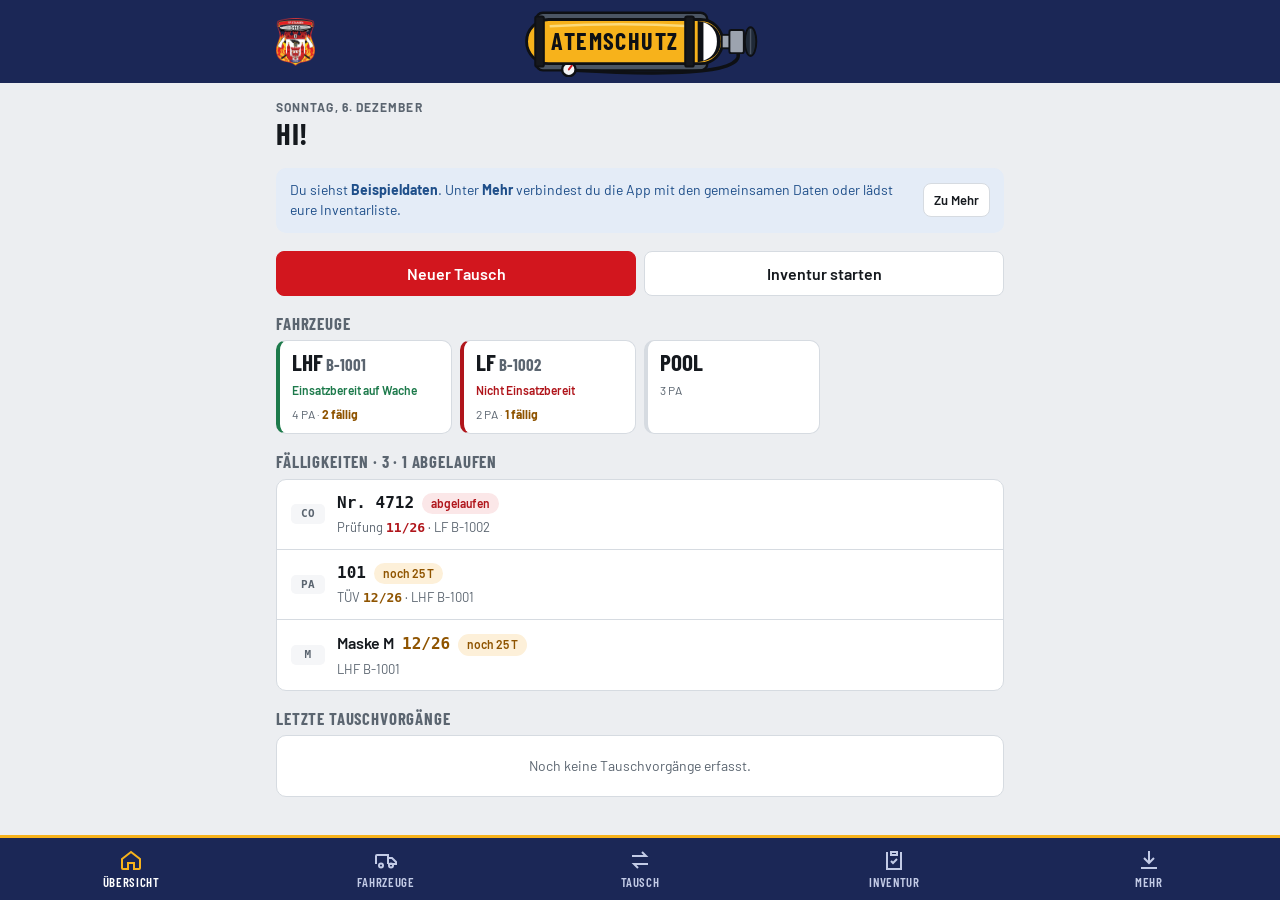
==== commit f47b2916: "Anmeldung vor jeder Ansicht, Kennzeichen als B-2128 - Wie bei der Kantine: Sobald Benutzer angelegt " ====
--- a/index.html
+++ b/index.html
@@ -304,7 +304,9 @@
 /* ================= Hilfen ================= */
 const byId=id=>S.geraete.find(g=>g.id===id);
 const ortById=id=>S.orte.find(o=>o.id===id);
-const ortName=id=>{const o=ortById(id);return o?o.name+(o.bnr?' '+o.bnr:''):'(gelöscht)'};
+// Kennzeichen: gespeichert wird die Nummer (2128), angezeigt als B-2128
+const kz=o=>!o?.bnr?'':/^[A-ZÄÖÜ]{1,3}-/i.test(o.bnr)?o.bnr:'B-'+o.bnr;
+const ortName=id=>{const o=ortById(id);return o?o.name+(o.bnr?' '+kz(o):''):'(gelöscht)'};
 const orteSorted=()=>[...S.orte].sort((a,b)=>(a.pos||0)-(b.pos||0)||a.name.localeCompare(b.name));
 const fahrzeuge=()=>orteSorted().filter(o=>o.art==='fahrzeug');
 const wache=()=>orteSorted().filter(o=>o.id!==WS);
@@ -336,11 +338,12 @@
 let view='start', ui={ort:null};
 function go(v,o){view=v;if(o)Object.assign(ui,o);render();window.scrollTo(0,0)}
 function render(){
-  if(needLogin()){view='login';closeSheet()}else if(view==='login')view='start';
+  // Wie bei der Kantine: Sobald Benutzer angelegt sind, ist ohne Anmeldung nur die Anmeldeseite zu sehen
+  if(needLogin()){if(view!=='login')ui.nachLogin=view;view='login';closeSheet()}else if(view==='login')view='start';
   $('#tabs').hidden=view==='login';
   const tab={tauschNeu:'tausch',inventurNeu:'inventur',ort:'fahrzeuge'}[view]||view;
   $$('#tabs button').forEach(b=>b.classList.toggle('on',b.dataset.nav===tab));
-  const w=$('#whob'),cu=curUser();w.hidden=!cu||view==='login';if(cu){w.textContent=cu.name.split(' ')[0];w.title=cu.name}showSync();
+  const w=$('#whob'),cu=curUser();w.hidden=!cu||view==='login';if(cu){w.textContent=cu.name.split(' ')[0];w.title=cu.name}w.dataset.nav='mehr';showSync();
   if(view==='ort'&&!ortById(ui.ort))view='fahrzeuge';
   $('#main').innerHTML=VIEWS[view]();
   if(view==='tauschNeu')initTausch();
@@ -362,6 +365,7 @@
   return`
   <div class="hello"><div class="eyebrow">${new Date().toLocaleDateString('de-DE',{weekday:'long',day:'numeric',month:'long'})}</div><h3>Hi${vn?' '+esc(vn):''}!</h3>
     ${lv?`<p class="hint" style="margin-top:4px">Letzter Tausch: <b>${esc(lv.ortName)}</b> · ${relZeit(lv.datum)}${lv.von?' · '+esc(lv.von):''}</p>`:''}</div>
+  ${!T&&(()=>{try{return localStorage.getItem(DRAFT)}catch(e){return null}})()?`<div class="banner warn"><span class="grow">Es gibt einen angefangenen Tausch, der noch nicht gespeichert ist.</span><button class="btn sm" data-nav="tauschNeu">Fortsetzen</button></div>`:''}
   ${S.settings.beispiel?`<div class="banner info"><span class="grow">Du siehst <b>Beispieldaten</b>. Unter <b>Mehr</b> verbindest du die App mit den gemeinsamen Daten oder lädst eure Inventarliste.</span><button class="btn sm" data-nav="mehr">Zu Mehr</button></div>`:''}
   ${!verbunden()&&!S.settings.beispiel&&S.geraete.length&&(lbDays===null||lbDays>14)?`<div class="banner warn"><span class="grow">${lb?`Letzte Datensicherung vor ${lbDays} Tagen.`:'Noch keine Datensicherung erstellt.'} Die Daten liegen nur auf diesem Gerät.</span><button class="btn sm" data-act="backup">Jetzt sichern</button></div>`:''}
   ${verbunden()&&syncInfo.s==='err'?`<div class="banner warn"><span class="grow">Synchronisierung fehlgeschlagen: ${esc(syncInfo.t)} Deine Änderungen sind auf dem Handy gespeichert.</span><button class="btn sm" data-act="syncJetzt">Erneut versuchen</button></div>`:''}
@@ -374,7 +378,7 @@
 };
 function warnCount(ort){return geraeteAn(ort).filter(g=>g.faellig&&tageBis(g.faellig)<=S.vorlauf).length+bestand(ort).filter(p=>p.faellig&&tageBis(p.faellig)<=S.vorlauf).length}
 function fzCard(o){const w=warnCount(o.id),pa=geraeteAn(o.id).filter(g=>g.kat==='PA').length;
-  return`<button class="fz ${o.art==='fahrzeug'?FZST[o.status]||'muted':'muted'}" data-act="ort" data-id="${o.id}"><span><b>${esc(o.name)}</b> <span class="bnr">${esc(o.bnr)}</span></span>${o.rufname?`<span class="ruf">${esc(o.rufname)}</span>`:''}
+  return`<button class="fz ${o.art==='fahrzeug'?FZST[o.status]||'muted':'muted'}" data-act="ort" data-id="${o.id}"><span><b>${esc(o.name)}</b> <span class="bnr">${esc(kz(o))}</span></span>${o.rufname?`<span class="ruf">${esc(o.rufname)}</span>`:''}
   ${o.art==='fahrzeug'?`<span class="s ${FZST[o.status]||'muted'}">${esc(o.status||'Status offen')}</span>`:''}
   <span class="n">${pa} PA${w?` · <span class="d-warn">${w} fällig</span>`:''}</span></button>`}
 
@@ -385,16 +389,16 @@
 VIEWS.ort=()=>{const o=ortById(ui.ort),gs=geraeteAn(o.id),best=bestand(o.id);
   const pa=gs.filter(g=>g.kat==='PA'),sonst=gs.filter(g=>g.kat!=='PA');
   return`<div class="row"><button class="btn sm" data-nav="fahrzeuge">‹ Zurück</button><span class="grow"></span><button class="btn sm" data-act="ortEdit" data-id="${o.id}">Bearbeiten</button></div>
-  <div><h3>${esc(o.name)} <span style="color:var(--fg-2)">${esc(o.bnr)}</span></h3>${o.rufname?`<p class="hint" style="margin-top:2px">Funkrufname: ${esc(o.rufname)}</p>`:''}</div>
-  ${o.art==='fahrzeug'?`<label class="f">Fahrzeugstatus<select id="o-status" data-id="${o.id}">${opts([['','– offen –'],...Object.keys(FZST)],o.status)}</select></label>`:''}
+  <div><h3>${esc(o.name)} <span style="color:var(--fg-2)">${esc(kz(o))}</span></h3>${o.rufname?`<p class="hint" style="margin-top:2px">Funkrufname: ${esc(o.rufname)}</p>`:''}</div>
+  ${o.art==='fahrzeug'?`<label class="f">Fahrzeugstatus<select id="o-status" data-id="${o.id}" ${canEdit()?'':'disabled'}>${opts([['','– offen –'],...Object.keys(FZST)],o.status)}</select></label>`:''}
   <section><h2>Pressluftatmer · ${pa.length}</h2>${pa.length?`<div class="list">${pa.map(g=>devRow(g)).join('')}</div>`:`<div class="list empty">Keine Pressluftatmer.</div>`}</section>
   <section><h2>Fluchthauben, Masken, Filter</h2><div class="list">
     ${MK.map(k=>{const l=best.filter(p=>p.kat===k),n=l.reduce((a,p)=>a+p.n,0);return`<button class="kv item" style="display:grid" data-act="buchen" data-ort="${o.id}" data-kat="${k}"><span>${KAT[k]} · ${n}</span>${l.length?mtags(l):'<span class="hint">–</span>'}</button>`}).join('')}
   </div><p class="hint" style="margin-top:6px">Antippen, um Zugang, Abgang oder Umlagerung zu buchen.</p></section>
   <section><h2>CO-Warner, Messgeräte, Sonstiges · ${sonst.length}</h2>${sonst.length?`<div class="list">${sonst.map(g=>devRow(g)).join('')}</div>`:`<div class="list empty">Keine Geräte.</div>`}</section>
-  <div class="actions"><button class="btn" data-act="neuGeraet" data-ort="${o.id}">+ Gerät</button><button class="btn" data-act="buchen" data-ort="${o.id}">+ Bestand</button></div>
+  ${canEdit()?'':'<p class="hint">Zum Ändern bitte anmelden.</p>'}${canEdit()?`<div class="actions"><button class="btn" data-act="neuGeraet" data-ort="${o.id}">+ Gerät</button><button class="btn" data-act="buchen" data-ort="${o.id}">+ Bestand</button></div>
   ${o.id===POOL?'<p class="hint">Neue Geräte von der Atemschutzwerkstatt hier mit „+ Gerät“ anlegen, Masken, Hauben und Filter mit „+ Bestand“.</p>':''}
-  ${o.art==='fahrzeug'?`<div class="actions"><button class="btn primary" data-act="tauschFuer" data-id="${o.id}">Tausch für ${esc(o.name)}</button><button class="btn" data-act="inventurFuer" data-id="${o.id}">Inventur</button></div>`:''}`;
+  ${o.art==='fahrzeug'?`<div class="actions"><button class="btn primary" data-act="tauschFuer" data-id="${o.id}">Tausch für ${esc(o.name)}</button><button class="btn" data-act="inventurFuer" data-id="${o.id}">Inventur</button></div>`:''}`:''}`;
 };
 
 /* ---------- Tauschvorgänge ---------- */
@@ -579,7 +583,7 @@
   ${benutzerHtml()}
   <section><h2>Datensicherung & Import</h2><div class="card pad stack">
     <p class="hint">${verbunden()?'Die Daten liegen zusätzlich im GitHub-Repository.':'Die Daten liegen nur in diesem Browser. Sichere sie regelmäßig.'} ${S.settings.lastBackup?`Letzte Sicherung: <span class="mono">${fmtDT(S.settings.lastBackup)}</span>`:''}</p>
-    <div class="actions"><button class="btn" data-act="backup">Sicherung speichern</button>${isAdmin()?'<label class="btn" for="restore">Datei laden</label>':''}</div>
+    <div class="actions">${canEdit()?'<button class="btn" data-act="backup">Sicherung speichern</button>':''}${isAdmin()?'<label class="btn" for="restore">Datei laden</label>':''}</div>
     <input type="file" id="restore" accept=".json,application/json" hidden>
     <p class="hint">„Datei laden“ übernimmt eine Sicherung oder die vorbereitete Startdatei mit eurer Inventarliste. ${verbunden()?'Sie wird mit den gemeinsamen Daten zusammengeführt.':'Die Daten auf diesem Handy werden ersetzt.'}</p>
   </div></section>
@@ -610,8 +614,8 @@
 
 /* ================= Inventarliste (Raster wie die Excel-Vorlage) ================= */
 // Zellen: {v:Text, s:'b'|'h'|'t'|'w'|'c'|''}; Rückgabe: rows + merges (r1,c1,r2,c2, 0-basiert)
-const INV_COLS=['Fahrzeug','B-Nr.','PA Nr.','PA TÜV','Flucht­hauben','Masken M','Masken S','Filter','CO-Warner','Mehrgas­messgerät','Sonstiges','Fahrzeug­status'];
-const INV_W=[10.7,8,9,9,12,11,11,12,20,22,20,16.3];
+const INV_COLS=['Fahrzeug','Kennzeichen','PA Nr.','PA TÜV','Flucht­hauben','Masken M','Masken S','Filter','CO-Warner','Mehrgas­messgerät','Sonstiges','Fahrzeug­status'];
+const INV_W=[10.7,11,9,9,12,11,11,12,20,22,20,16.3];
 function invGrid(){
   const rows=[],merges=[],W=INV_COLS.length,cell=(v,s='')=>({v,s});
   const due=f=>{const c=dueCls(f);return c==='d-crit'?'c':c==='d-warn'?'w':''};
@@ -624,7 +628,7 @@
     const cols=[gs.filter(g=>g.kat==='PA'),...MK.map(k=>best.filter(p=>p.kat===k)),gs.filter(g=>g.kat==='CO'),gs.filter(g=>g.kat==='MGM'),gs.filter(g=>g.kat==='SON')];
     const h=Math.max(1,...cols.map(c=>c.length)),r0=rows.length;
     for(let i=0;i<h;i++){const pa=cols[0][i];
-      rows.push([cell(i?'':o.name+(o.rufname?'\n'+o.rufname:''),'b'),cell(i?'':o.bnr,'b'),cell(pa?String(pa.nr):''),cell(pa?fmtM(pa.faellig):'',pa?due(pa.faellig):''),
+      rows.push([cell(i?'':o.name+(o.rufname?'\n'+o.rufname:''),'b'),cell(i?'':kz(o),'b'),cell(pa?String(pa.nr):''),cell(pa?fmtM(pa.faellig):'',pa?due(pa.faellig):''),
         ...[1,2,3,4].map(c=>{const p=cols[c][i];return cell(p?mText(p):'',p?due(p.faellig):'')}),
         ...[5,6,7].map(c=>{const g=cols[c][i];return cell(g?dText(g):'',g?due(g.faellig):'')}),
         cell(i?'':(o.art==='fahrzeug'?o.status:''),'')])}
@@ -714,7 +718,7 @@
 function openGeraet(id,ort){
   const neu=!id;const g=neu?{kat:'PA',bez:'',nr:'',faellig:'',ort:ort||POOL,status:'bereit',notiz:'',historie:[]}:byId(id);
   sheet(`${head(neu?'Neues Gerät':esc(devLabel(g)))}
-  <form id="gform" class="stack">
+  <form id="gform" class="stack"><fieldset ${canEdit()?'':'disabled'} class="stack" style="border:0;padding:0;margin:0;min-width:0">
     <div class="grid2">
       <label class="f">Art<select id="g-kat">${opts(GK.map(k=>[k,KAT1[k]]),g.kat)}</select></label>
       <label class="f" id="g-bezl">Bezeichnung<input id="g-bez" value="${esc(g.bez)}" placeholder="z. B. TITAN, X-AM, ANT" list="dl-bez"></label>
@@ -728,10 +732,10 @@
     <p class="err" id="g-err" hidden></p>
     ${!neu&&g.status!=='bereit'&&g.status!=='ausgesondert'&&g.status!=='abgegeben'?`<button type="button" class="btn" data-act="geprueft" data-id="${g.id}">Geprüft → einsatzbereit</button>`:''}
     <div class="actions"><button type="submit" class="btn primary">Speichern</button>${neu?`<button type="button" class="btn" data-act="close">Abbrechen</button>`:`<button type="button" class="btn danger" data-act="geraetLoeschen" data-id="${g.id}">Löschen</button>`}</div>
-  </form>
+  </fieldset>${canEdit()?'':'<p class="hint">Zum Ändern bitte anmelden.</p>'}</form>
   ${!neu?`<section><h2>Verlauf</h2><ul class="hist">${(g.historie||[]).slice(0,40).map(h=>`<li><span class="d">${fmtDT(h.d)}</span><span>${esc(h.t)}${h.n?` <span class="hint">· ${esc(h.n)}</span>`:''}</span></li>`).join('')||'<li class="hint">Kein Verlauf</li>'}</ul></section>`:''}`);
   const k=$('#g-kat'),upd=()=>{$('#g-bezl').hidden=k.value==='PA'||k.value==='CO';$('#g-fl').textContent=k.value==='PA'?'TÜV fällig':'Prüfung fällig'};upd();k.addEventListener('change',upd);
-  $('#gform').addEventListener('submit',e=>{e.preventDefault();const err=t=>{const x=$('#g-err');x.hidden=false;x.textContent=t};
+  $('#gform').addEventListener('submit',e=>{e.preventDefault();if(!canEdit())return needAuth();const err=t=>{const x=$('#g-err');x.hidden=false;x.textContent=t};
     const d={kat:k.value,bez:$('#g-bez').value.trim(),nr:$('#g-nr').value.trim(),faellig:parseM($('#g-f').value),ort:$('#g-ort').value,status:$('#g-status').value,notiz:$('#g-notiz').value};
     if(d.kat==='PA'||d.kat==='CO')d.bez='';
     if(d.faellig===null)return err('Fälligkeit bitte als MM/JJ eingeben, z. B. 11/26.');
@@ -786,7 +790,7 @@
   sheet(`${head(neu?'Neues Fahrzeug':'Bearbeiten')}
   <div class="card pad stack">
     <div class="grid2"><label class="f">Bezeichnung<input id="o-name" value="${esc(o.name)}" placeholder="z. B. LHF, TLF, LF"></label>
-    <label class="f">B-Nr.<input id="o-bnr" value="${esc(o.bnr)}" inputmode="numeric" ${fix?'disabled':''}></label></div>
+    <label class="f">Kennzeichen<input id="o-bnr" value="${esc(kz(o))}" placeholder="B-2128" autocapitalize="characters" ${fix?'disabled':''}></label></div>
     ${fix?'':`<label class="f">Funkrufname<input id="o-ruf" value="${esc(o.rufname||'')}" placeholder="optional"></label>`}
     ${fix?'':`<label class="f">Art<select id="o-art">${opts([['fahrzeug','Fahrzeug'],['lager','Lager']],o.art)}</select></label>`}
     <p class="err" id="o-err" hidden></p>
@@ -918,7 +922,7 @@
       hdr={salt:b64(salt),wrap:await seal(await kek(pw,salt),raw)}}
     setCfg({repo,token,dek:b64(raw),salt:hdr.salt,wrap:hdr.wrap});DEK=null;ui.neuAnlegen=false;
     if(S.settings.beispiel){S=emptyState()}
-    S.pending=true;saveLocal();await sync(true);if(syncInfo.s==='err')throw new Error(syncInfo.t);go(usersOn()&&!curUser()?'start':'mehr')}
+    S.pending=true;saveLocal();await sync(true);if(syncInfo.s==='err')throw new Error(syncInfo.t);ui.nachLogin='start';go(needLogin()?'login':'start')}
   catch(e){setCfg({repo});DEK=null;msg(e.message);showSync()}
 }
 addEventListener('online',()=>sync());
@@ -933,8 +937,18 @@
 function curUser(){let id;try{id=localStorage.getItem(SESS)}catch(e){}const u=(S.users||[]).find(x=>x.id===id&&x.active!==false);return u||null}
 const me=()=>curUser()?.name||S.settings.bearbeiter||'';
 const isAdmin=()=>!usersOn()||curUser()?.role==='admin';
+const canEdit=()=>!usersOn()||!!curUser();
+function needAuth(){closeSheet();toast('Zum Ändern bitte anmelden');go('login')}
 const userHash=(id,pw)=>sha(`user:${id}:${pw}`);
 function needLogin(){return usersOn()&&!curUser()}
+// Automatisch abmelden nach 30 Minuten ohne Bedienung (gilt auch nach Neustart der App)
+const IDLE_MIN=30, ACT='atemschutz-logbuch-act';
+function touchAct(){try{localStorage.setItem(ACT,String(Date.now()))}catch(e){}}
+function idleCheck(){if(!curUser())return;let t=0;try{t=+localStorage.getItem(ACT)||0}catch(e){}
+  if(t&&Date.now()-t>IDLE_MIN*60000){try{localStorage.removeItem(SESS)}catch(e){}closeSheet();I=null;ui.loginSel=null;render();toast(`Nach ${IDLE_MIN} Minuten ohne Bedienung abgemeldet`)}}
+let lastTouch=0;['pointerdown','keydown'].forEach(ev=>document.addEventListener(ev,()=>{if(Date.now()-lastTouch>15000){lastTouch=Date.now();if(curUser())touchAct()}},true));
+document.addEventListener('visibilitychange',()=>{if(document.visibilityState==='visible')idleCheck()});
+setInterval(idleCheck,30000);
 VIEWS.login=()=>{const us=(S.users||[]).filter(u=>u.active!==false).sort((a,b)=>a.name.localeCompare(b.name,'de')),sel=us.find(u=>u.id===ui.loginSel);
   return`<div style="text-align:center;padding-top:12px"><img class="biglogo" src="${BRAND.logo}" alt="Wappen FF Staaken"><div style="display:flex;justify-content:center;margin-top:10px">${$('.pa').outerHTML.replace('class="pa"','class="pa" style="width:min(300px,80%)"')}</div><h3 style="margin-top:10px">Anmelden</h3><p class="hint">Wähle deinen Namen.</p></div>
   ${sel?`<div class="card pad stack"><b>${esc(sel.name)}</b><label class="f">Passwort<input id="l-pw" type="password" autocomplete="current-password"></label>
@@ -950,8 +964,10 @@
     <label class="f">Dein Passwort<input id="u-pw" type="password" autocomplete="new-password" placeholder="mindestens 6 Zeichen"></label>
     <input type="hidden" id="u-role" value="admin"><p class="err" id="u-err" hidden></p>
     <button class="btn primary" data-act="userNeu">Als Admin anlegen und anmelden</button></div></section>`;
+  if(!cu)return`<section><h2>Anmeldung</h2><div class="card pad stack"><p class="hint">Du bist nicht angemeldet und kannst nur ansehen und exportieren. Zum Eintragen und Ändern bitte anmelden.</p><button class="btn primary" data-nav="login">Anmelden</button></div></section>`;
   return`<section><h2>Angemeldet</h2><div class="card pad stack">
     <p style="margin:0"><b>${esc(cu.name)}</b> · ${ROLLEN[cu.role]}</p>
+    <p class="hint">Nach ${IDLE_MIN} Minuten ohne Bedienung meldet die App automatisch ab. Ein angefangener Tausch bleibt gespeichert.</p>
     <div class="actions"><button class="btn" data-act="pwSelbst">Passwort ändern</button><button class="btn" data-act="logout">Abmelden</button></div></div></section>
   ${isAdmin()?`<section><h2>Benutzer · ${us.filter(u=>u.active!==false).length}</h2><div class="list">${us.map(u=>`<div class="item"><span class="main"><span class="t1">${esc(u.name)}${u.active===false?' <span class="pill muted-p">deaktiviert</span>':''}</span><span class="t2">${ROLLEN[u.role]}${u.lastLogin?' · zuletzt '+fmtDT(new Date(u.lastLogin).toISOString().slice(0,16)):''}</span></span>
     ${u.id!==cu.id?`<select data-urole="${u.id}" style="width:auto;min-height:34px;padding:4px 8px" aria-label="Rolle">${opts(Object.entries(ROLLEN),u.role)}</select><button class="btn sm" data-act="pwReset" data-id="${u.id}">Passwort</button><button class="btn sm" data-act="userAktiv" data-id="${u.id}">${u.active===false?'Aktivieren':'Deaktivieren'}</button>`:''}</div>`).join('')}</div>
@@ -967,13 +983,18 @@
   <p class="err" id="p-err" hidden></p><button class="btn primary" data-act="pwOk" data-id="${id}" data-self="${self?1:''}">Speichern</button></div>`)}
 
 /* ================= Ereignisse ================= */
+// Alles, was etwas ändert oder einträgt, geht nur mit Anmeldung (sobald Benutzer angelegt sind)
+const NUR_ANGEMELDET=new Set(['neuGeraet','ortNeu','ortEdit','ortOk','ortLoeschen','buchen','buchenOk','geprueft','gepruefOk','geraetLoeschen','tauschFuer','inventurFuer',
+  'pick1','pick2','st','tauschSpeichern','tauschVerwerfen','vorgangLoeschen','inventurLoeschen','invToggle','invExtra','invAlle','ist','invNeu','invNeuWeg','inventurSpeichern',
+  'backup','pwSelbst','pwReset','pwOk','userNeu','userAktiv','trennen','beispielWeg','beispielLaden','allesWeg','sigClear']);
 document.addEventListener('click',e=>{
-  const nav=e.target.closest('[data-nav]');if(nav){closeSheet();go(nav.dataset.nav);return}
+  const nav=e.target.closest('[data-nav]');if(nav){if(['tauschNeu','inventurNeu'].includes(nav.dataset.nav)&&!canEdit())return needAuth();closeSheet();go(nav.dataset.nav);return}
   const b=e.target.closest('[data-act]');if(!b||b.disabled)return;const id=b.dataset.id,a=b.dataset.act;
+  if(NUR_ANGEMELDET.has(a)&&!canEdit()){e.preventDefault();return needAuth()}
   const A={
     close:closeSheet, geraet:()=>openGeraet(id), neuGeraet:()=>openGeraet(null,b.dataset.ort),
     ort:()=>{closeSheet();go('ort',{ort:id})}, ortNeu:()=>openOrt(null), ortEdit:()=>openOrt(id),
-    ortOk:()=>{const name=$('#o-name').value.trim(),bnr=$('#o-bnr').value.trim(),art=$('#o-art')?.value,rufname=($('#o-ruf')?.value||'').trim();const er=$('#o-err');
+    ortOk:()=>{const name=$('#o-name').value.trim(),bnr=$('#o-bnr').value.trim().toUpperCase().replace(/^B-?\s*(?=\d)/,''),art=$('#o-art')?.value,rufname=($('#o-ruf')?.value||'').trim();const er=$('#o-err');
       if(!name){er.hidden=false;er.textContent='Bitte eine Bezeichnung eintragen.';return}
       if(!id){const o={id:uid(),name,bnr,rufname,art:art||'fahrzeug',status:'Einsatzbereit auf Wache',pos:Date.now(),u:Date.now()};S.orte.push(o);save();closeSheet();go('ort',{ort:o.id});return}
       const o=ortById(id);Object.assign(o,{name,u:Date.now()},o.id===POOL||o.id===WS?{}:{bnr,art,rufname});save();closeSheet();render()},
@@ -1012,7 +1033,7 @@
     loginSel:()=>{ui.loginSel=id;render();setTimeout(()=>$('#l-pw')?.focus(),50)}, loginBack:()=>{ui.loginSel=null;render()},
     loginOk:async()=>{const u=S.users.find(x=>x.id===ui.loginSel),pw=$('#l-pw').value;
       if(!u||await userHash(u.id,pw)!==u.pw){const e=$('#l-err');e.hidden=false;e.textContent='Passwort falsch.';$('#l-pw').value='';return}
-      try{localStorage.setItem(SESS,u.id)}catch(e){}u.lastLogin=Date.now();u.u=Date.now();ui.loginSel=null;save();go('start');toast('Hallo '+u.name.split(' ')[0]+'!')},
+      try{localStorage.setItem(SESS,u.id)}catch(e){}touchAct();u.lastLogin=Date.now();u.u=Date.now();ui.loginSel=null;save();const ziel=ui.nachLogin&&ui.nachLogin!=='login'?ui.nachLogin:'start';ui.nachLogin=null;go(ziel);toast('Hi '+u.name.split(' ')[0]+'!')},
     logout:()=>{try{localStorage.removeItem(SESS)}catch(e){}T=null;I=null;render()},
     pwSelbst:()=>pwSheet(curUser().id,true), pwReset:()=>pwSheet(id,false),
     pwOk:async()=>{const u=S.users.find(x=>x.id===id),err=t=>{const e=$('#p-err');e.hidden=false;e.textContent=t};
@@ -1023,7 +1044,7 @@
       if(!name)return err('Bitte einen Namen eintragen.');if(pw.length<6)return err('Das Passwort braucht mindestens 6 Zeichen.');
       if(S.users.some(u=>u.name.toLowerCase()===name.toLowerCase()))return err('Diesen Namen gibt es schon.');
       const first=!usersOn(),u={id:uid(),name,role:first?'admin':role,pw:'',active:true,u:Date.now()};u.pw=await userHash(u.id,pw);S.users.push(u);
-      if(first){try{localStorage.setItem(SESS,u.id)}catch(e){}}save();render();toast(first?'Angelegt – du bist angemeldet':name+' hinzugefügt')},
+      if(first){try{localStorage.setItem(SESS,u.id)}catch(e){}touchAct()}save();render();toast(first?'Angelegt – du bist angemeldet':name+' hinzugefügt')},
     userAktiv:()=>{const u=S.users.find(x=>x.id===id);if(u.active!==false&&u.role==='admin'&&S.users.filter(x=>x.role==='admin'&&x.active!==false).length<2){toast('Mindestens ein Admin muss aktiv bleiben.');return}
       u.active=u.active===false;u.u=Date.now();save();render()},
     trennen:()=>{if(confirm('Gerät trennen? Die Daten bleiben auf diesem Handy, werden aber nicht mehr abgeglichen.')){setCfg({repo:cfg().repo});DEK=null;render()}},
@@ -1042,6 +1063,7 @@
   else if(t.id==='i-bearbeiter'||t.id==='i-bemerkung'){I[t.id.slice(2)]=t.value}
 });
 document.addEventListener('change',e=>{const t=e.target;
+  if(['o-status','s-feuerwehr','s-vorlauf','restore','i-ort','i-status','t-ort','t-quelle'].includes(t.id)||t.dataset.urole){if(!canEdit()){needAuth();return}}
   if(t.id==='t-ort'){T.ort=t.value;if(T.quelle===T.ort)T.quelle=wache().find(o=>o.id!==T.ort)?.id||POOL;T.raus={g:[],m:{}};T.rein={g:[],m:{}};render()}
   else if(t.id==='t-quelle'){T.quelle=t.value;T.rein={g:[],m:{}};updTausch()}
   else if(t.id==='i-ort'){I=newInv(t.value);render()}
@@ -1060,7 +1082,7 @@
 });
 document.addEventListener('keydown',e=>{if(e.key==='Escape')closeSheet()});
 
-render();
+idleCheck();render();
 if(verbunden())sync();
 if('serviceWorker' in navigator&&location.protocol.startsWith('http'))navigator.serviceWorker.register('sw.js').catch(()=>{});
 </script>
